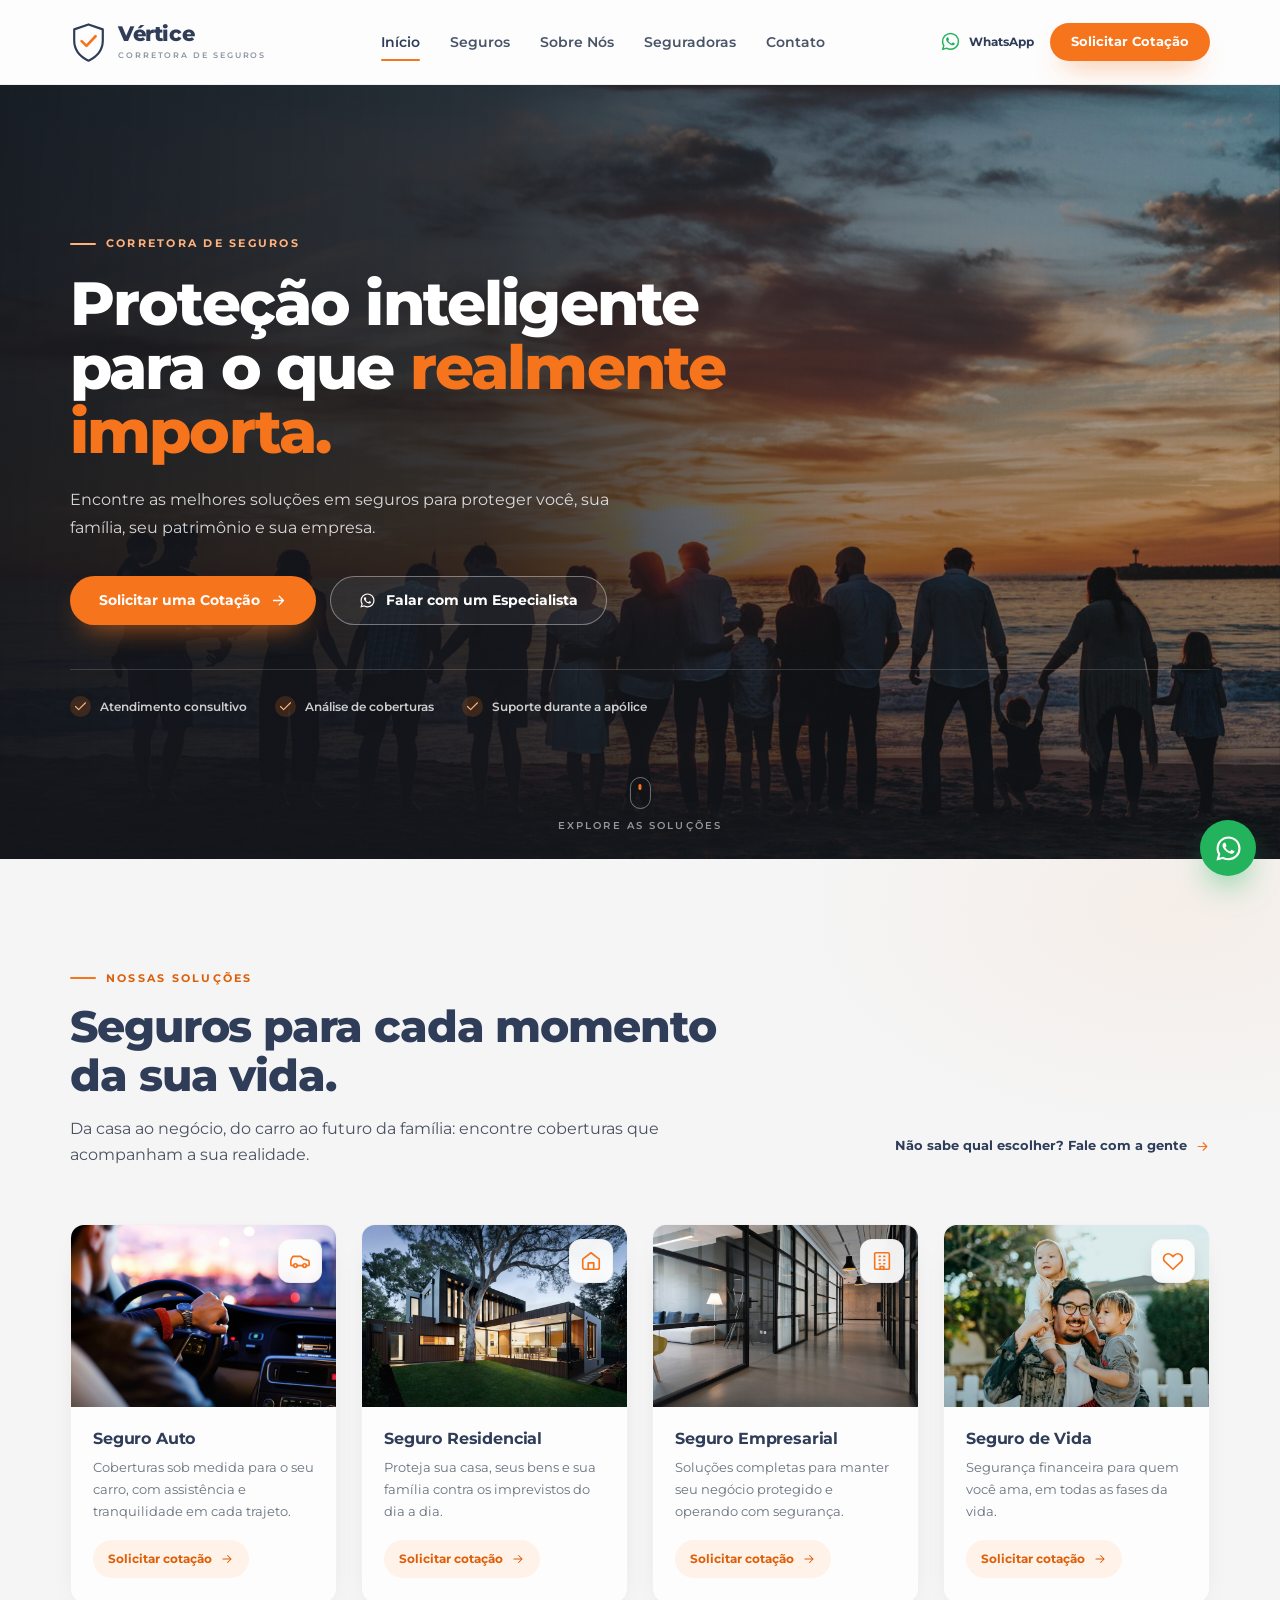
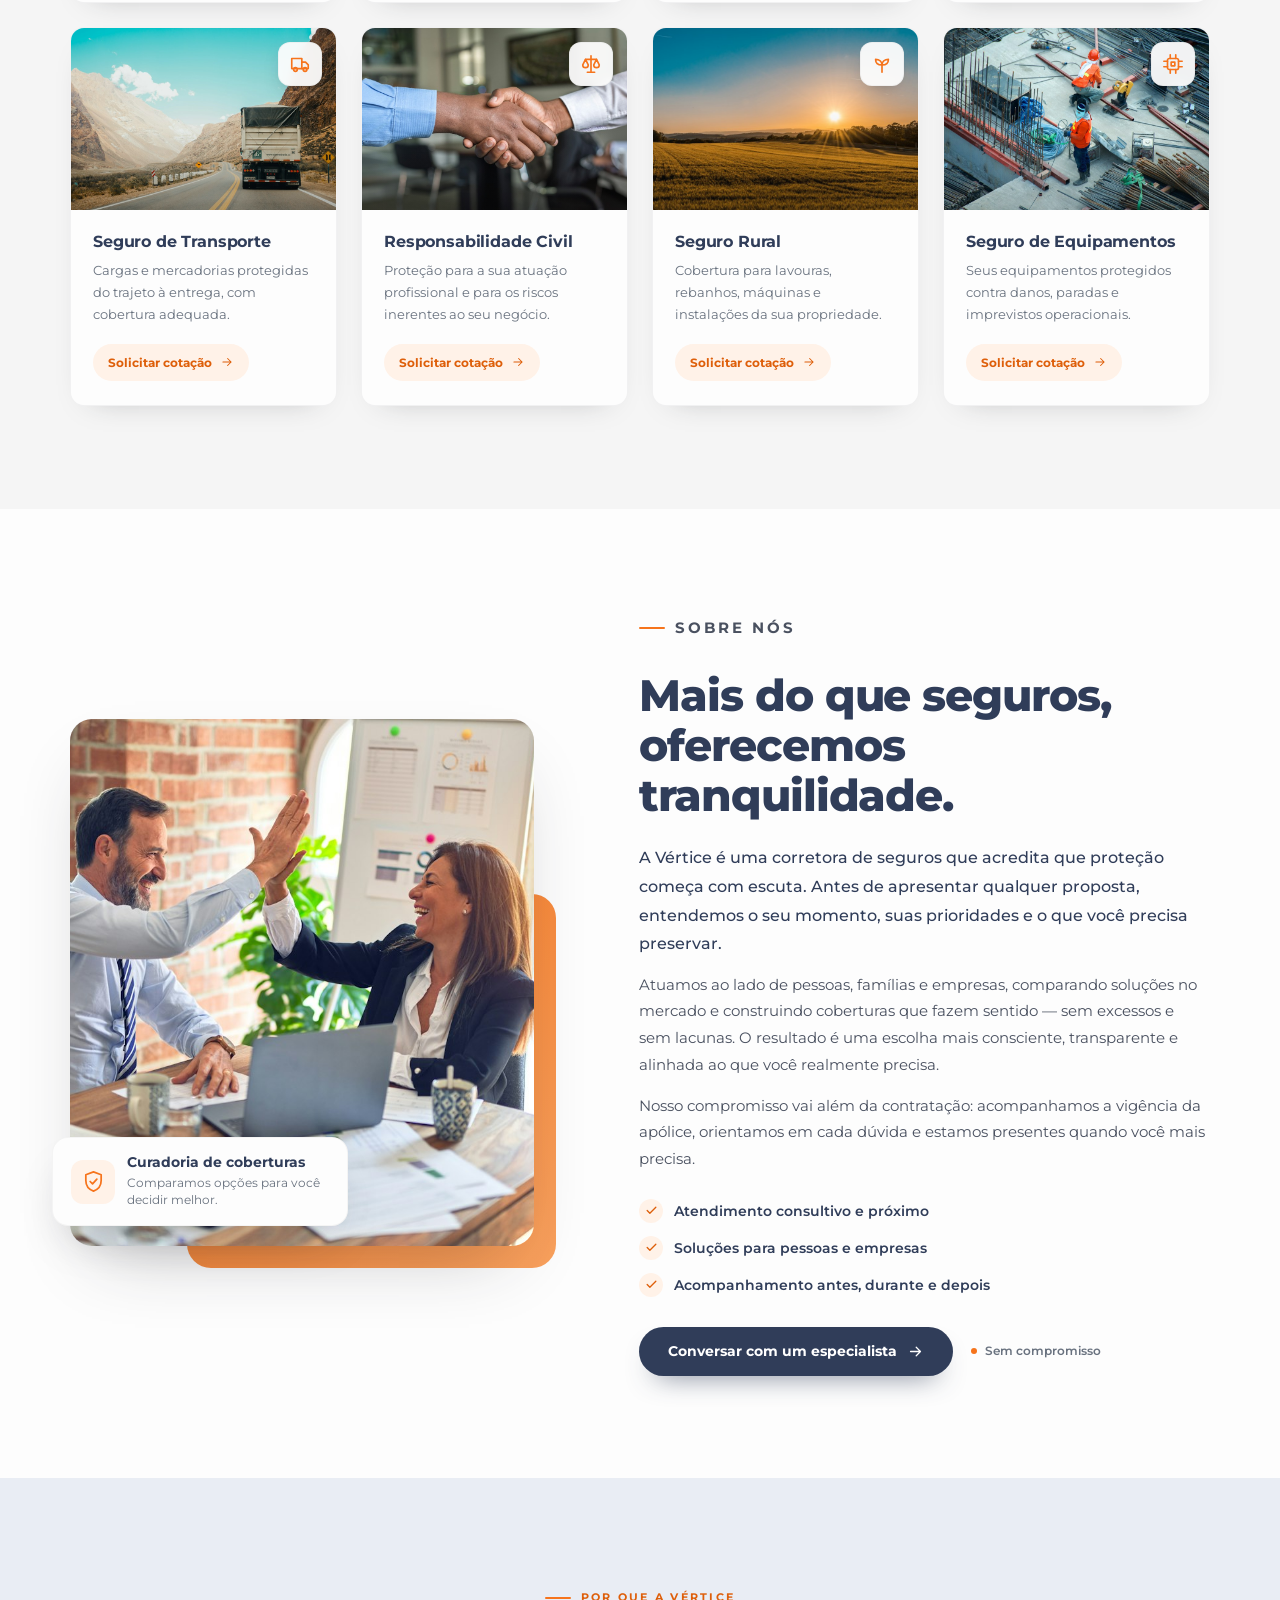
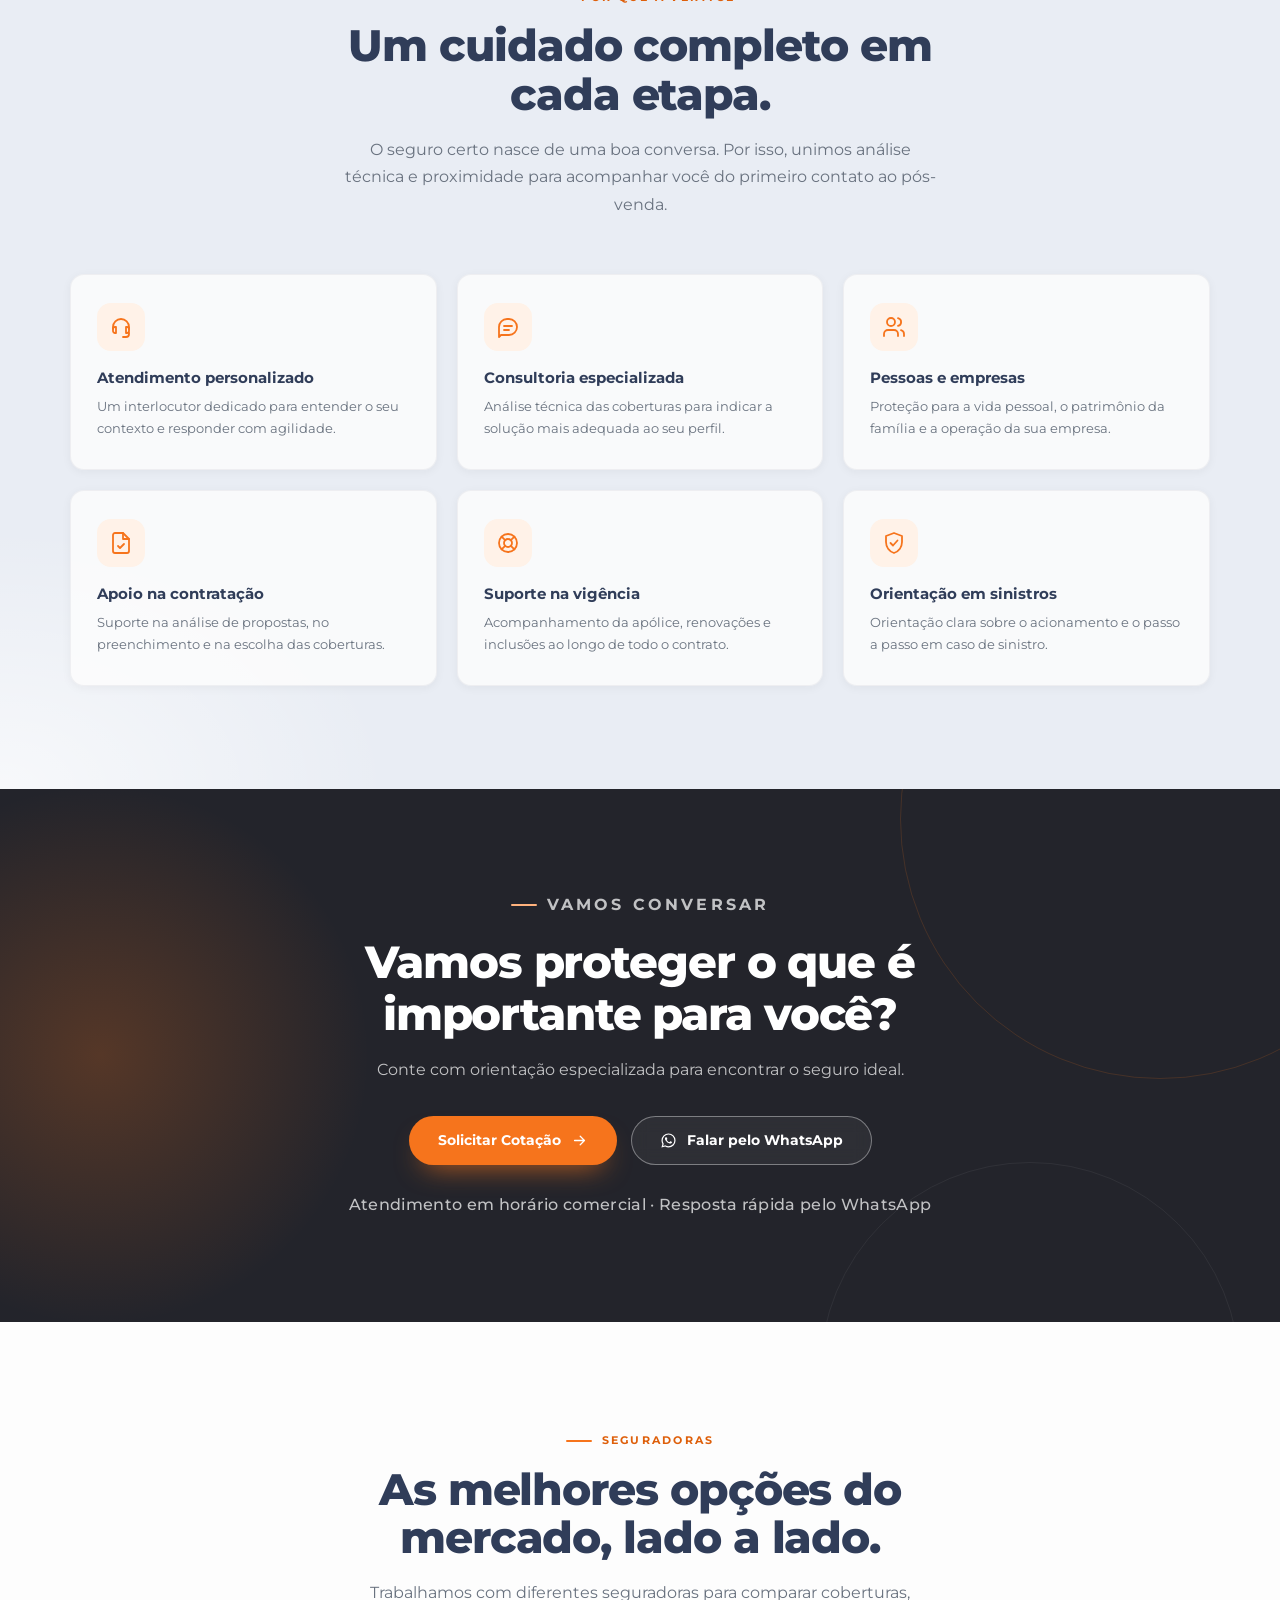
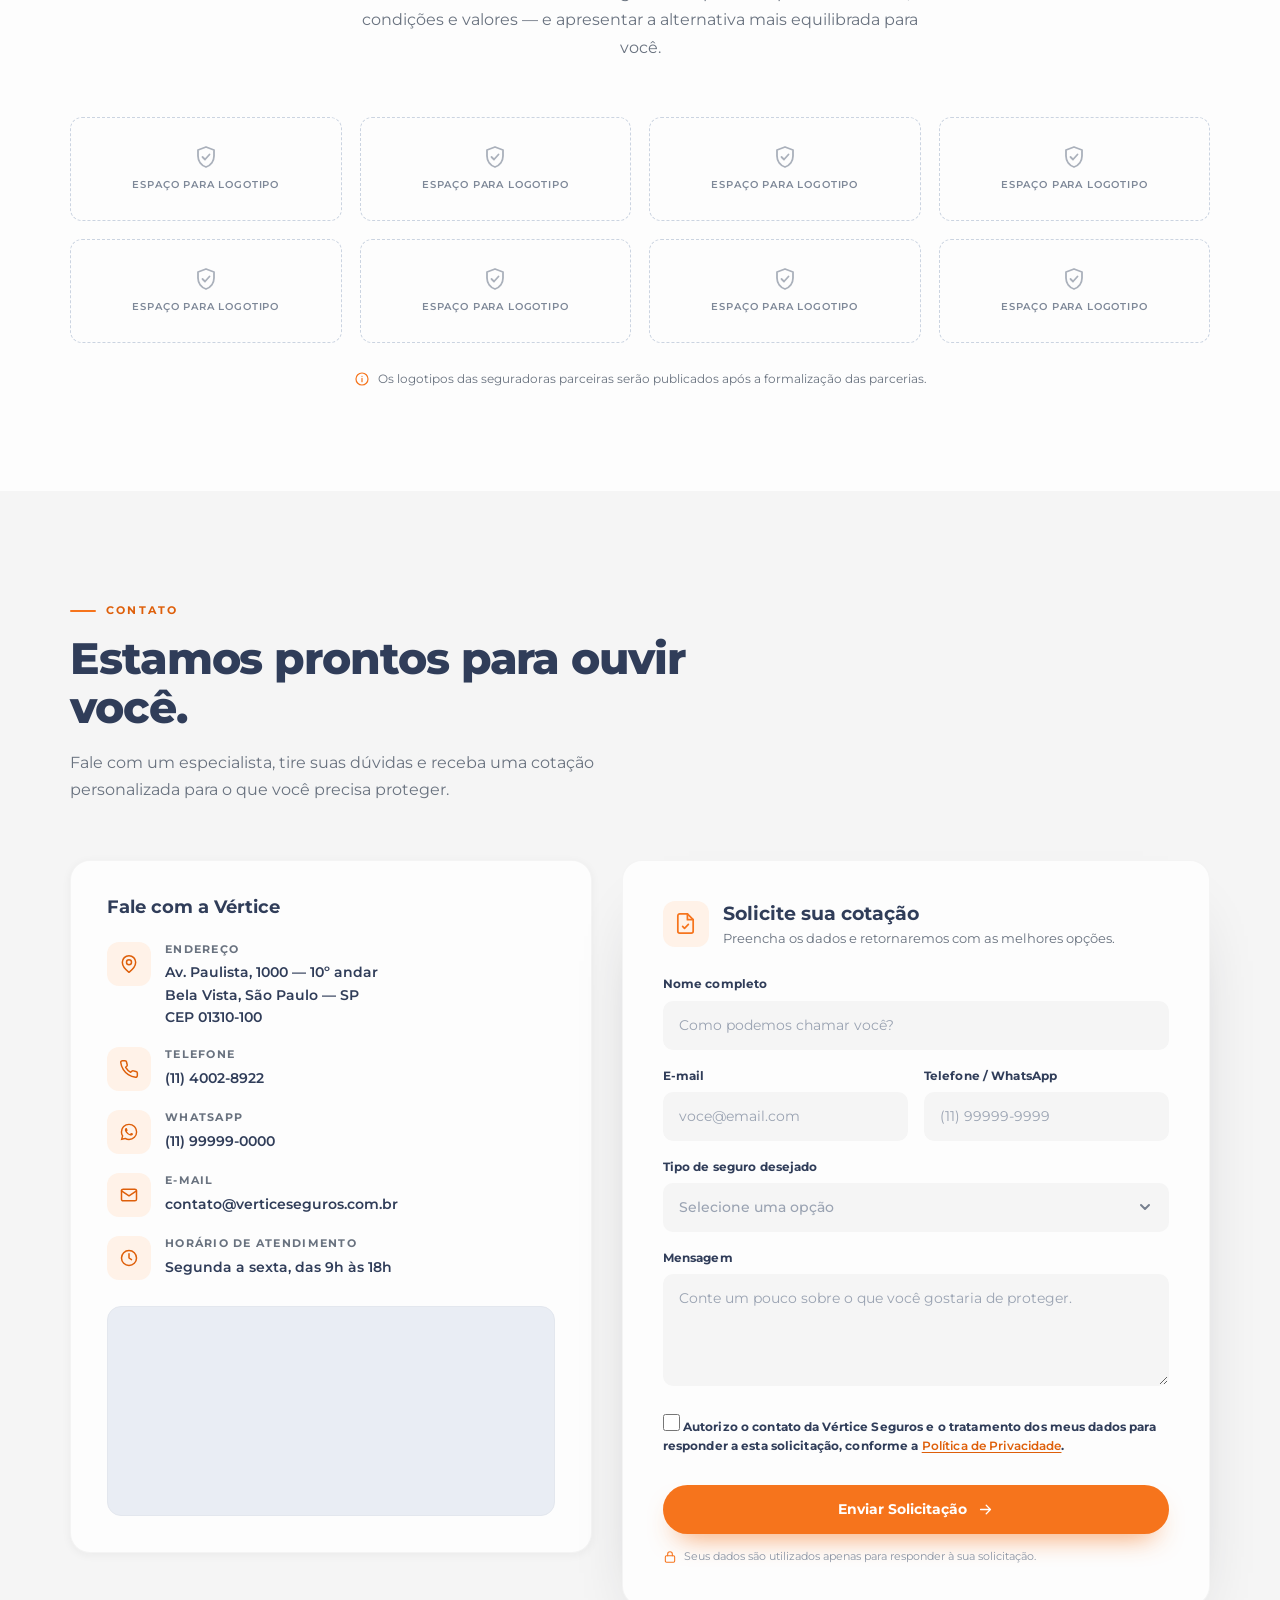
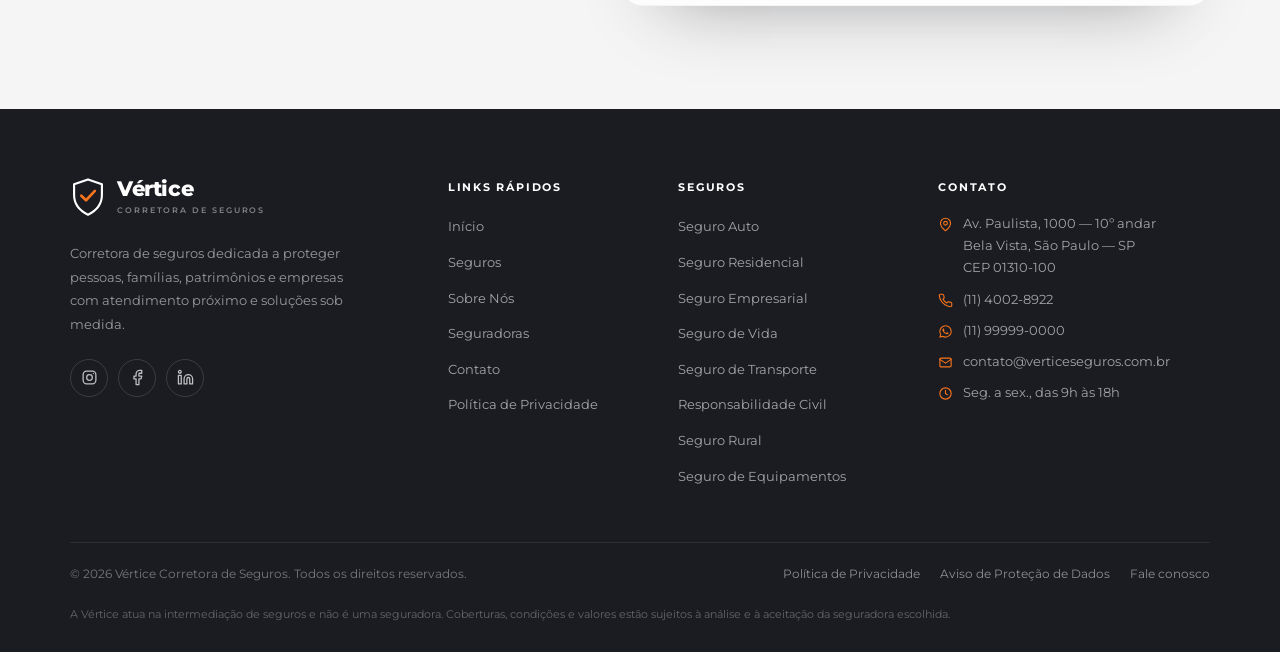
==== index.html @ 3427d9cf "first commit" ====
<!DOCTYPE html>
<html lang="pt-BR">
<head>
  <meta charset="UTF-8">
  <meta name="viewport" content="width=device-width, initial-scale=1.0">
  <title>Vértice Seguros | Proteção inteligente para o que importa</title>
  <meta name="description" content="Corretora de seguros com atendimento consultivo para proteger você, sua família, seu patrimônio e sua empresa. Solicite uma cotação personalizada.">
  <meta name="theme-color" content="#F6741C">
  <meta property="og:type" content="website">
  <meta property="og:locale" content="pt_BR">
  <meta property="og:title" content="Vértice Seguros | Proteção inteligente para o que importa">
  <meta property="og:description" content="Soluções em seguros para pessoas, famílias e empresas, com orientação especializada do início ao pós-venda.">
  <link rel="icon" type="image/svg+xml" href="assets/img/favicon.svg">
  <link rel="preconnect" href="https://fonts.googleapis.com">
  <link rel="preconnect" href="https://fonts.gstatic.com" crossorigin>
  <link href="https://fonts.googleapis.com/css2?family=Montserrat:wght@400;500;600;700;800&display=swap" rel="stylesheet">
  <link rel="stylesheet" href="assets/css/styles.css">
</head>
<body>
  <a class="skip-link" href="#conteudo">Ir para o conteúdo</a>

  <svg class="svg-sprite" aria-hidden="true" focusable="false">
    <symbol id="icon-arrow" viewBox="0 0 24 24"><path d="M5 12h14M13 6l6 6-6 6"/></symbol>
    <symbol id="icon-check" viewBox="0 0 24 24"><path d="M20 6 9 17l-5-5"/></symbol>
    <symbol id="icon-whatsapp" viewBox="0 0 24 24"><path fill="currentColor" stroke="none" d="M12.04 2A9.9 9.9 0 0 0 2.1 11.9c0 1.75.46 3.45 1.32 4.95L2 22l5.3-1.38a9.9 9.9 0 0 0 4.74 1.2h.01a9.9 9.9 0 0 0 9.9-9.9A9.9 9.9 0 0 0 12.04 2Zm0 18.1h-.01a8.2 8.2 0 0 1-4.18-1.15l-.3-.18-3.11.82.83-3.04-.2-.31a8.2 8.2 0 0 1-1.26-4.38 8.23 8.23 0 0 1 8.23-8.22 8.2 8.2 0 0 1 8.2 8.23 8.23 8.23 0 0 1-8.2 8.23Zm4.52-6.16c-.25-.12-1.47-.72-1.7-.8-.23-.09-.4-.13-.56.12-.17.25-.64.8-.79.97-.14.16-.29.18-.54.06-.25-.13-1.05-.39-2-1.24-.74-.66-1.24-1.47-1.38-1.72-.15-.25-.02-.39.11-.51.11-.11.25-.29.37-.43.12-.15.16-.25.25-.41.08-.17.04-.31-.02-.43-.06-.12-.56-1.35-.77-1.85-.2-.48-.4-.42-.56-.43h-.48c-.16 0-.42.06-.64.31-.22.25-.84.82-.84 2s.86 2.32.98 2.48c.12.17 1.7 2.6 4.12 3.64.58.25 1.03.4 1.38.51.58.19 1.11.16 1.53.1.47-.07 1.47-.6 1.68-1.18.2-.58.2-1.07.14-1.18-.06-.1-.23-.16-.48-.28Z"/></symbol>
    <symbol id="icon-phone" viewBox="0 0 24 24"><path d="M22 16.9v3a2 2 0 0 1-2.2 2 19.8 19.8 0 0 1-8.6-3.1 19.5 19.5 0 0 1-6-6A19.8 19.8 0 0 1 2.1 4.2 2 2 0 0 1 4.1 2h3a2 2 0 0 1 2 1.7c.1 1 .4 2 .7 2.9a2 2 0 0 1-.5 2.1L8 10a16 16 0 0 0 6 6l1.3-1.3a2 2 0 0 1 2.1-.5c.9.3 1.9.6 2.9.7a2 2 0 0 1 1.7 2Z"/></symbol>
    <symbol id="icon-mail" viewBox="0 0 24 24"><rect x="3" y="5" width="18" height="14" rx="2"/><path d="m3 7 9 6 9-6"/></symbol>
    <symbol id="icon-pin" viewBox="0 0 24 24"><path d="M20 10c0 6-8 12-8 12S4 16 4 10a8 8 0 1 1 16 0Z"/><circle cx="12" cy="10" r="3"/></symbol>
    <symbol id="icon-clock" viewBox="0 0 24 24"><circle cx="12" cy="12" r="9"/><path d="M12 7v5l3 2"/></symbol>
    <symbol id="icon-shield-check" viewBox="0 0 24 24"><path d="M12 2 20 5v6c0 5.2-3.4 9.4-8 11-4.6-1.6-8-5.8-8-11V5l8-3Z"/><path d="m8.5 12 2.5 2.5 4.5-5"/></symbol>
    <symbol id="icon-car" viewBox="0 0 24 24"><path d="M19 17h2c.6 0 1-.4 1-1v-3c0-.9-.7-1.7-1.5-1.9C18.7 10.6 16 10 16 10s-1.3-1.4-2.2-2.3c-.5-.4-1.1-.7-1.8-.7H5c-.6 0-1.1.4-1.4.9l-1.4 2.9A3.7 3.7 0 0 0 2 12v4c0 .6.4 1 1 1h2"/><circle cx="7" cy="17" r="2"/><path d="M9 17h6"/><circle cx="17" cy="17" r="2"/></symbol>
    <symbol id="icon-home" viewBox="0 0 24 24"><path d="m3 10 9-7 9 7v9a2 2 0 0 1-2 2H5a2 2 0 0 1-2-2v-9Z"/><path d="M9 21v-7h6v7"/></symbol>
    <symbol id="icon-building" viewBox="0 0 24 24"><rect x="4" y="3" width="16" height="18" rx="1.5"/><path d="M9 7h1M14 7h1M9 11h1M14 11h1M9 15h1M14 15h1M10 21v-3h4v3"/></symbol>
    <symbol id="icon-heart" viewBox="0 0 24 24"><path d="M20.8 5.6a5 5 0 0 0-7.1 0L12 7.3l-1.7-1.7a5 5 0 1 0-7.1 7.1L12 21l8.8-8.3a5 5 0 0 0 0-7.1Z"/></symbol>
    <symbol id="icon-truck" viewBox="0 0 24 24"><path d="M3 6h11v11H3z"/><path d="M14 10h4l3 3v4h-7"/><circle cx="7" cy="18" r="2"/><circle cx="17.5" cy="18" r="2"/></symbol>
    <symbol id="icon-scale" viewBox="0 0 24 24"><path d="M12 3v17M8 21h8M6 7h12"/><path d="m6 7-3 6a3 3 0 0 0 6 0L6 7ZM18 7l-3 6a3 3 0 0 0 6 0l-3-6Z"/></symbol>
    <symbol id="icon-sprout" viewBox="0 0 24 24"><path d="M12 21v-8"/><path d="M12 13c0-4-3-6-7-6 0 4 3 6 7 6ZM12 13c0-4 3-6 7-6 0 4-3 6-7 6Z"/></symbol>
    <symbol id="icon-cpu" viewBox="0 0 24 24"><rect x="6" y="6" width="12" height="12" rx="2"/><rect x="10" y="10" width="4" height="4"/><path d="M9 2v4M15 2v4M9 18v4M15 18v4M2 9h4M2 15h4M18 9h4M18 15h4"/></symbol>
    <symbol id="icon-headset" viewBox="0 0 24 24"><path d="M4 14v-2a8 8 0 0 1 16 0v2"/><path d="M4 14a2 2 0 0 1 2-2h1v6H6a2 2 0 0 1-2-2v-2ZM20 14a2 2 0 0 0-2-2h-1v6h1a2 2 0 0 0 2-2v-2Z"/><path d="M20 18v1a3 3 0 0 1-3 3h-3"/></symbol>
    <symbol id="icon-chat" viewBox="0 0 24 24"><path d="M21 12a8 8 0 0 1-8 8H5l-2 2V12a8 8 0 0 1 8-8h2a8 8 0 0 1 8 8Z"/><path d="M8 11h8M8 15h5"/></symbol>
    <symbol id="icon-users" viewBox="0 0 24 24"><path d="M16 21v-2a4 4 0 0 0-4-4H6a4 4 0 0 0-4 4v2"/><circle cx="9" cy="7" r="4"/><path d="M22 21v-2a4 4 0 0 0-3-3.9M16 3.1a4 4 0 0 1 0 7.8"/></symbol>
    <symbol id="icon-file-check" viewBox="0 0 24 24"><path d="M14 2H6a2 2 0 0 0-2 2v16a2 2 0 0 0 2 2h12a2 2 0 0 0 2-2V8l-6-6Z"/><path d="M14 2v6h6M9 15l2 2 4-4"/></symbol>
    <symbol id="icon-lifebuoy" viewBox="0 0 24 24"><circle cx="12" cy="12" r="9"/><circle cx="12" cy="12" r="4"/><path d="m5.6 5.6 3.8 3.8M14.6 14.6l3.8 3.8M18.4 5.6l-3.8 3.8M9.4 14.6l-3.8 3.8"/></symbol>
    <symbol id="icon-alert" viewBox="0 0 24 24"><path d="M10.3 3.9 1.8 18a2 2 0 0 0 1.7 3h17a2 2 0 0 0 1.7-3L13.7 3.9a2 2 0 0 0-3.4 0Z"/><path d="M12 9v4M12 17h.01"/></symbol>
    <symbol id="icon-lock" viewBox="0 0 24 24"><rect x="4" y="10" width="16" height="11" rx="2"/><path d="M8 10V7a4 4 0 0 1 8 0v3"/></symbol>
    <symbol id="icon-info" viewBox="0 0 24 24"><circle cx="12" cy="12" r="9"/><path d="M12 11v5M12 8h.01"/></symbol>
    <symbol id="icon-instagram" viewBox="0 0 24 24"><rect x="3" y="3" width="18" height="18" rx="5"/><circle cx="12" cy="12" r="4"/><path d="M17.5 6.5h.01"/></symbol>
    <symbol id="icon-facebook" viewBox="0 0 24 24"><path d="M18 2h-3a5 5 0 0 0-5 5v3H7v4h3v8h4v-8h3l1-4h-4V7a1 1 0 0 1 1-1h3V2Z"/></symbol>
    <symbol id="icon-linkedin" viewBox="0 0 24 24"><path d="M16 8a6 6 0 0 1 6 6v7h-4v-7a2 2 0 0 0-4 0v7h-4v-7a6 6 0 0 1 6-6Z"/><rect x="2" y="9" width="4" height="12"/><circle cx="4" cy="4" r="2"/></symbol>
  </svg>

  <header class="site-header" id="topo">
    <div class="container header-inner">
      <a class="brand" href="#inicio" aria-label="Vértice Seguros, ir para o início">
        <svg class="brand-mark" viewBox="0 0 44 48" aria-hidden="true">
          <path d="M22 2.5 39 8.4v13.2c0 10.9-6.9 19.2-17 24.1-10.1-4.9-17-13.2-17-24.1V8.4L22 2.5Z" fill="none" stroke="currentColor" stroke-width="2.6" stroke-linejoin="round"/>
          <path d="M13.8 22.4 19.6 28 30.4 16.6" fill="none" stroke="#F6741C" stroke-width="3.2" stroke-linecap="round" stroke-linejoin="round"/>
        </svg>
        <span class="brand-text">
          <span class="brand-name">Vértice</span>
          <span class="brand-sub">Corretora de Seguros</span>
        </span>
      </a>

      <nav class="nav" id="nav" aria-label="Navegação principal">
        <ul>
          <li><a href="#inicio" class="is-active">Início</a></li>
          <li><a href="#seguros">Seguros</a></li>
          <li><a href="#sobre">Sobre Nós</a></li>
          <li><a href="#seguradoras">Seguradoras</a></li>
          <li><a href="#contato">Contato</a></li>
        </ul>
        <div class="nav-extra">
          <a class="btn btn-primary" href="#formulario">Solicitar Cotação</a>
          <a class="btn btn-outline-navy" href="https://wa.me/5511999990000?text=Ol%C3%A1%21%20Gostaria%20de%20falar%20com%20um%20especialista%20da%20V%C3%A9rtice%20Seguros." target="_blank" rel="noopener">
            <svg class="icon" aria-hidden="true"><use href="#icon-whatsapp"/></svg>
            Falar pelo WhatsApp
          </a>
        </div>
      </nav>

      <div class="header-actions">
        <a class="wa-quick" href="https://wa.me/5511999990000?text=Ol%C3%A1%21%20Gostaria%20de%20falar%20com%20um%20especialista%20da%20V%C3%A9rtice%20Seguros." target="_blank" rel="noopener" aria-label="Falar com a Vértice pelo WhatsApp">
          <svg class="icon" aria-hidden="true"><use href="#icon-whatsapp"/></svg>
          <span>WhatsApp</span>
        </a>
        <a class="btn btn-primary btn-sm header-cta" href="#formulario">Solicitar Cotação</a>
        <button class="nav-toggle" type="button" aria-label="Abrir menu de navegação" aria-expanded="false" aria-controls="nav">
          <span></span><span></span><span></span>
        </button>
      </div>
    </div>
  </header>

  <main id="conteudo">
    <section class="hero" id="inicio">
      <div class="hero-media">
        <img src="assets/img/hero.jpg" alt="Família reunida ao ar livre ao pôr do sol, representando proteção e união" width="1920" height="1280" fetchpriority="high">
      </div>
      <div class="hero-shade" aria-hidden="true"></div>
      <div class="container hero-inner">
        <p class="eyebrow eyebrow-light">Corretora de seguros</p>
        <h1>Proteção inteligente para o que <span class="accent">realmente importa.</span></h1>
        <p class="hero-sub">Encontre as melhores soluções em seguros para proteger você, sua família, seu patrimônio e sua empresa.</p>
        <div class="hero-actions">
          <a class="btn btn-primary" href="#formulario">
            Solicitar uma Cotação
            <svg class="icon" aria-hidden="true"><use href="#icon-arrow"/></svg>
          </a>
          <a class="btn btn-ghost" href="https://wa.me/5511999990000?text=Ol%C3%A1%21%20Gostaria%20de%20falar%20com%20um%20especialista%20da%20V%C3%A9rtice%20Seguros." target="_blank" rel="noopener">
            <svg class="icon" aria-hidden="true"><use href="#icon-whatsapp"/></svg>
            Falar com um Especialista
          </a>
        </div>
        <ul class="hero-points">
          <li><svg class="icon" aria-hidden="true"><use href="#icon-check"/></svg>Atendimento consultivo</li>
          <li><svg class="icon" aria-hidden="true"><use href="#icon-check"/></svg>Análise de coberturas</li>
          <li><svg class="icon" aria-hidden="true"><use href="#icon-check"/></svg>Suporte durante a apólice</li>
        </ul>
      </div>
      <a class="hero-scroll" href="#seguros" aria-label="Rolar para a seção de seguros">
        <span class="hero-scroll-mouse" aria-hidden="true"></span>
        <span>Explore as soluções</span>
      </a>
    </section>

    <section class="section section-services" id="seguros">
      <div class="container">
        <div class="section-head head-row">
          <div>
            <p class="eyebrow">Nossas soluções</p>
            <h2>Seguros para cada momento da sua vida.</h2>
            <p>Da casa ao negócio, do carro ao futuro da família: encontre coberturas que acompanham a sua realidade.</p>
          </div>
          <a class="link-arrow" href="#contato">Não sabe qual escolher? Fale com a gente
            <svg class="icon" aria-hidden="true"><use href="#icon-arrow"/></svg>
          </a>
        </div>

        <div class="services-grid">
          <article class="service-card reveal">
            <div class="service-media">
              <img src="assets/img/seguro-auto.jpg" alt="Motorista ao volante em via urbana ao anoitecer" width="900" height="600" loading="lazy">
              <span class="service-icon"><svg class="icon" aria-hidden="true"><use href="#icon-car"/></svg></span>
            </div>
            <div class="service-body">
              <h3>Seguro Auto</h3>
              <p>Coberturas sob medida para o seu carro, com assistência e tranquilidade em cada trajeto.</p>
              <a class="card-link" href="#formulario" data-insurance="Seguro Auto">Solicitar cotação
                <svg class="icon" aria-hidden="true"><use href="#icon-arrow"/></svg>
              </a>
            </div>
          </article>

          <article class="service-card reveal delay-1">
            <div class="service-media">
              <img src="assets/img/seguro-residencial.jpg" alt="Casa residencial moderna e bem cuidada" width="900" height="600" loading="lazy">
              <span class="service-icon"><svg class="icon" aria-hidden="true"><use href="#icon-home"/></svg></span>
            </div>
            <div class="service-body">
              <h3>Seguro Residencial</h3>
              <p>Proteja sua casa, seus bens e sua família contra os imprevistos do dia a dia.</p>
              <a class="card-link" href="#formulario" data-insurance="Seguro Residencial">Solicitar cotação
                <svg class="icon" aria-hidden="true"><use href="#icon-arrow"/></svg>
              </a>
            </div>
          </article>

          <article class="service-card reveal delay-2">
            <div class="service-media">
              <img src="assets/img/seguro-empresarial.jpg" alt="Ambiente corporativo moderno com estações de trabalho" width="900" height="600" loading="lazy">
              <span class="service-icon"><svg class="icon" aria-hidden="true"><use href="#icon-building"/></svg></span>
            </div>
            <div class="service-body">
              <h3>Seguro Empresarial</h3>
              <p>Soluções completas para manter seu negócio protegido e operando com segurança.</p>
              <a class="card-link" href="#formulario" data-insurance="Seguro Empresarial">Solicitar cotação
                <svg class="icon" aria-hidden="true"><use href="#icon-arrow"/></svg>
              </a>
            </div>
          </article>

          <article class="service-card reveal delay-3">
            <div class="service-media">
              <img src="assets/img/seguro-vida.jpg" alt="Pai com dois filhos, representando a proteção da família" width="900" height="600" loading="lazy">
              <span class="service-icon"><svg class="icon" aria-hidden="true"><use href="#icon-heart"/></svg></span>
            </div>
            <div class="service-body">
              <h3>Seguro de Vida</h3>
              <p>Segurança financeira para quem você ama, em todas as fases da vida.</p>
              <a class="card-link" href="#formulario" data-insurance="Seguro de Vida">Solicitar cotação
                <svg class="icon" aria-hidden="true"><use href="#icon-arrow"/></svg>
              </a>
            </div>
          </article>

          <article class="service-card reveal">
            <div class="service-media">
              <img src="assets/img/seguro-transporte.jpg" alt="Caminhão em rodovia representando transporte de cargas" width="900" height="600" loading="lazy">
              <span class="service-icon"><svg class="icon" aria-hidden="true"><use href="#icon-truck"/></svg></span>
            </div>
            <div class="service-body">
              <h3>Seguro de Transporte</h3>
              <p>Cargas e mercadorias protegidas do trajeto à entrega, com cobertura adequada.</p>
              <a class="card-link" href="#formulario" data-insurance="Seguro de Transporte">Solicitar cotação
                <svg class="icon" aria-hidden="true"><use href="#icon-arrow"/></svg>
              </a>
            </div>
          </article>

          <article class="service-card reveal delay-1">
            <div class="service-media">
              <img src="assets/img/seguro-responsabilidade.jpg" alt="Aperto de mãos em ambiente profissional" width="900" height="600" loading="lazy">
              <span class="service-icon"><svg class="icon" aria-hidden="true"><use href="#icon-scale"/></svg></span>
            </div>
            <div class="service-body">
              <h3>Responsabilidade Civil</h3>
              <p>Proteção para a sua atuação profissional e para os riscos inerentes ao seu negócio.</p>
              <a class="card-link" href="#formulario" data-insurance="Seguro de Responsabilidade Civil">Solicitar cotação
                <svg class="icon" aria-hidden="true"><use href="#icon-arrow"/></svg>
              </a>
            </div>
          </article>

          <article class="service-card reveal delay-2">
            <div class="service-media">
              <img src="assets/img/seguro-rural.jpg" alt="Campo cultivado ao entardecer" width="900" height="600" loading="lazy">
              <span class="service-icon"><svg class="icon" aria-hidden="true"><use href="#icon-sprout"/></svg></span>
            </div>
            <div class="service-body">
              <h3>Seguro Rural</h3>
              <p>Cobertura para lavouras, rebanhos, máquinas e instalações da sua propriedade.</p>
              <a class="card-link" href="#formulario" data-insurance="Seguro Rural">Solicitar cotação
                <svg class="icon" aria-hidden="true"><use href="#icon-arrow"/></svg>
              </a>
            </div>
          </article>

          <article class="service-card reveal delay-3">
            <div class="service-media">
              <img src="assets/img/seguro-equipamentos.jpg" alt="Equipamentos e estrutura de operação industrial" width="900" height="600" loading="lazy">
              <span class="service-icon"><svg class="icon" aria-hidden="true"><use href="#icon-cpu"/></svg></span>
            </div>
            <div class="service-body">
              <h3>Seguro de Equipamentos</h3>
              <p>Seus equipamentos protegidos contra danos, paradas e imprevistos operacionais.</p>
              <a class="card-link" href="#formulario" data-insurance="Seguro de Equipamentos">Solicitar cotação
                <svg class="icon" aria-hidden="true"><use href="#icon-arrow"/></svg>
              </a>
            </div>
          </article>
        </div>
      </div>
    </section>

    <section class="section section-about" id="sobre">
      <div class="container about-grid">
        <div class="about-media reveal">
          <div class="about-photo">
            <img src="assets/img/sobre.jpg" alt="Reunião consultiva em escritório, com especialista apresentando soluções de proteção" width="1200" height="800" loading="lazy">
          </div>
          <div class="about-badge">
            <span class="about-badge-icon"><svg class="icon" aria-hidden="true"><use href="#icon-shield-check"/></svg></span>
            <div>
              <strong>Curadoria de coberturas</strong>
              <span>Comparamos opções para você decidir melhor.</span>
            </div>
          </div>
        </div>

        <div class="about-content reveal delay-1">
          <p class="eyebrow">Sobre nós</p>
          <h2>Mais do que seguros, oferecemos tranquilidade.</h2>
          <p class="about-lead">A Vértice é uma corretora de seguros que acredita que proteção começa com escuta. Antes de apresentar qualquer proposta, entendemos o seu momento, suas prioridades e o que você precisa preservar.</p>
          <p>Atuamos ao lado de pessoas, famílias e empresas, comparando soluções no mercado e construindo coberturas que fazem sentido — sem excessos e sem lacunas. O resultado é uma escolha mais consciente, transparente e alinhada ao que você realmente precisa.</p>
          <p>Nosso compromisso vai além da contratação: acompanhamos a vigência da apólice, orientamos em cada dúvida e estamos presentes quando você mais precisa.</p>
          <ul class="about-list">
            <li><span class="check-dot"><svg class="icon" aria-hidden="true"><use href="#icon-check"/></svg></span>Atendimento consultivo e próximo</li>
            <li><span class="check-dot"><svg class="icon" aria-hidden="true"><use href="#icon-check"/></svg></span>Soluções para pessoas e empresas</li>
            <li><span class="check-dot"><svg class="icon" aria-hidden="true"><use href="#icon-check"/></svg></span>Acompanhamento antes, durante e depois</li>
          </ul>
          <div class="about-actions">
            <a class="btn btn-navy" href="#contato">Conversar com um especialista
              <svg class="icon" aria-hidden="true"><use href="#icon-arrow"/></svg>
            </a>
            <span class="about-note">Sem compromisso</span>
          </div>
        </div>
      </div>
    </section>

    <section class="section section-differentials" id="diferenciais">
      <div class="container">
        <div class="section-head center">
          <p class="eyebrow">Por que a Vértice</p>
          <h2>Um cuidado completo em cada etapa.</h2>
          <p>O seguro certo nasce de uma boa conversa. Por isso, unimos análise técnica e proximidade para acompanhar você do primeiro contato ao pós-venda.</p>
        </div>

        <div class="diff-grid">
          <article class="diff-card reveal">
            <span class="diff-icon"><svg class="icon" aria-hidden="true"><use href="#icon-headset"/></svg></span>
            <h3>Atendimento personalizado</h3>
            <p>Um interlocutor dedicado para entender o seu contexto e responder com agilidade.</p>
          </article>
          <article class="diff-card reveal delay-1">
            <span class="diff-icon"><svg class="icon" aria-hidden="true"><use href="#icon-chat"/></svg></span>
            <h3>Consultoria especializada</h3>
            <p>Análise técnica das coberturas para indicar a solução mais adequada ao seu perfil.</p>
          </article>
          <article class="diff-card reveal delay-2">
            <span class="diff-icon"><svg class="icon" aria-hidden="true"><use href="#icon-users"/></svg></span>
            <h3>Pessoas e empresas</h3>
            <p>Proteção para a vida pessoal, o patrimônio da família e a operação da sua empresa.</p>
          </article>
          <article class="diff-card reveal">
            <span class="diff-icon"><svg class="icon" aria-hidden="true"><use href="#icon-file-check"/></svg></span>
            <h3>Apoio na contratação</h3>
            <p>Suporte na análise de propostas, no preenchimento e na escolha das coberturas.</p>
          </article>
          <article class="diff-card reveal delay-1">
            <span class="diff-icon"><svg class="icon" aria-hidden="true"><use href="#icon-lifebuoy"/></svg></span>
            <h3>Suporte na vigência</h3>
            <p>Acompanhamento da apólice, renovações e inclusões ao longo de todo o contrato.</p>
          </article>
          <article class="diff-card reveal delay-2">
            <span class="diff-icon"><svg class="icon" aria-hidden="true"><use href="#icon-shield-check"/></svg></span>
            <h3>Orientação em sinistros</h3>
            <p>Orientação clara sobre o acionamento e o passo a passo em caso de sinistro.</p>
          </article>
        </div>
      </div>
    </section>

    <section class="section section-cta">
      <div class="cta-glow" aria-hidden="true"></div>
      <div class="cta-ring cta-ring-1" aria-hidden="true"></div>
      <div class="cta-ring cta-ring-2" aria-hidden="true"></div>
      <div class="container cta-inner reveal">
        <p class="eyebrow eyebrow-light">Vamos conversar</p>
        <h2>Vamos proteger o que é importante para você?</h2>
        <p>Conte com orientação especializada para encontrar o seguro ideal.</p>
        <div class="cta-actions">
          <a class="btn btn-primary" href="#formulario">Solicitar Cotação
            <svg class="icon" aria-hidden="true"><use href="#icon-arrow"/></svg>
          </a>
          <a class="btn btn-ghost" href="https://wa.me/5511999990000?text=Ol%C3%A1%21%20Gostaria%20de%20falar%20com%20um%20especialista%20da%20V%C3%A9rtice%20Seguros." target="_blank" rel="noopener">
            <svg class="icon" aria-hidden="true"><use href="#icon-whatsapp"/></svg>
            Falar pelo WhatsApp
          </a>
        </div>
        <p class="cta-note">Atendimento em horário comercial · Resposta rápida pelo WhatsApp</p>
      </div>
    </section>

    <section class="section section-insurers" id="seguradoras">
      <div class="container">
        <div class="section-head center">
          <p class="eyebrow">Seguradoras</p>
          <h2>As melhores opções do mercado, lado a lado.</h2>
          <p>Trabalhamos com diferentes seguradoras para comparar coberturas, condições e valores — e apresentar a alternativa mais equilibrada para você.</p>
        </div>

        <div class="insurers-grid" aria-label="Espaços reservados para logotipos de seguradoras parceiras">
          <div class="insurer-tile"><svg class="icon" aria-hidden="true"><use href="#icon-shield-check"/></svg><span>Espaço para logotipo</span></div>
          <div class="insurer-tile"><svg class="icon" aria-hidden="true"><use href="#icon-shield-check"/></svg><span>Espaço para logotipo</span></div>
          <div class="insurer-tile"><svg class="icon" aria-hidden="true"><use href="#icon-shield-check"/></svg><span>Espaço para logotipo</span></div>
          <div class="insurer-tile"><svg class="icon" aria-hidden="true"><use href="#icon-shield-check"/></svg><span>Espaço para logotipo</span></div>
          <div class="insurer-tile"><svg class="icon" aria-hidden="true"><use href="#icon-shield-check"/></svg><span>Espaço para logotipo</span></div>
          <div class="insurer-tile"><svg class="icon" aria-hidden="true"><use href="#icon-shield-check"/></svg><span>Espaço para logotipo</span></div>
          <div class="insurer-tile"><svg class="icon" aria-hidden="true"><use href="#icon-shield-check"/></svg><span>Espaço para logotipo</span></div>
          <div class="insurer-tile"><svg class="icon" aria-hidden="true"><use href="#icon-shield-check"/></svg><span>Espaço para logotipo</span></div>
        </div>
        <p class="insurers-note">
          <svg class="icon" aria-hidden="true"><use href="#icon-info"/></svg>
          Os logotipos das seguradoras parceiras serão publicados após a formalização das parcerias.
        </p>
      </div>
    </section>

    <section class="section section-contact" id="contato">
      <div class="container">
        <div class="section-head">
          <p class="eyebrow">Contato</p>
          <h2>Estamos prontos para ouvir você.</h2>
          <p>Fale com um especialista, tire suas dúvidas e receba uma cotação personalizada para o que você precisa proteger.</p>
        </div>

        <div class="contact-grid">
          <div class="contact-panel reveal">
            <h3>Fale com a Vértice</h3>
            <ul class="contact-list">
              <li>
                <span class="contact-icon"><svg class="icon" aria-hidden="true"><use href="#icon-pin"/></svg></span>
                <div>
                  <span class="contact-label">Endereço</span>
                  <span class="contact-value">Av. Paulista, 1000 — 10º andar<br>Bela Vista, São Paulo — SP<br>CEP 01310-100</span>
                </div>
              </li>
              <li>
                <span class="contact-icon"><svg class="icon" aria-hidden="true"><use href="#icon-phone"/></svg></span>
                <div>
                  <span class="contact-label">Telefone</span>
                  <a class="contact-value" href="tel:+551140028922">(11) 4002-8922</a>
                </div>
              </li>
              <li>
                <span class="contact-icon"><svg class="icon" aria-hidden="true"><use href="#icon-whatsapp"/></svg></span>
                <div>
                  <span class="contact-label">WhatsApp</span>
                  <a class="contact-value" href="https://wa.me/5511999990000?text=Ol%C3%A1%21%20Gostaria%20de%20falar%20com%20um%20especialista%20da%20V%C3%A9rtice%20Seguros." target="_blank" rel="noopener">(11) 99999-0000</a>
                </div>
              </li>
              <li>
                <span class="contact-icon"><svg class="icon" aria-hidden="true"><use href="#icon-mail"/></svg></span>
                <div>
                  <span class="contact-label">E-mail</span>
                  <a class="contact-value" href="mailto:contato@verticeseguros.com.br">contato@verticeseguros.com.br</a>
                </div>
              </li>
              <li>
                <span class="contact-icon"><svg class="icon" aria-hidden="true"><use href="#icon-clock"/></svg></span>
                <div>
                  <span class="contact-label">Horário de atendimento</span>
                  <span class="contact-value">Segunda a sexta, das 9h às 18h</span>
                </div>
              </li>
            </ul>

            <div class="contact-map">
              <iframe src="https://www.google.com/maps?q=Av.%20Paulista%2C%201000%20-%20Bela%20Vista%2C%20S%C3%A3o%20Paulo%20-%20SP%2C%2001310-100&output=embed" title="Mapa com a localização da Vértice Seguros na Avenida Paulista" referrerpolicy="no-referrer-when-downgrade" allowfullscreen></iframe>
            </div>
          </div>

          <div class="form-card reveal delay-1" id="formulario">
            <div class="form-head">
              <span class="form-badge"><svg class="icon" aria-hidden="true"><use href="#icon-file-check"/></svg></span>
              <div>
                <h3>Solicite sua cotação</h3>
                <p>Preencha os dados e retornaremos com as melhores opções.</p>
              </div>
            </div>

            <form id="contact-form" novalidate>
              <div class="form-grid">
                <div class="field field--full">
                  <label for="nome">Nome completo</label>
                  <input id="nome" name="nome" type="text" autocomplete="name" placeholder="Como podemos chamar você?" required>
                </div>
                <div class="field">
                  <label for="email">E-mail</label>
                  <input id="email" name="email" type="email" autocomplete="email" placeholder="voce@email.com" required>
                </div>
                <div class="field">
                  <label for="telefone">Telefone / WhatsApp</label>
                  <input id="telefone" name="telefone" type="tel" inputmode="tel" autocomplete="tel" placeholder="(11) 99999-9999" maxlength="15" required>
                </div>
                <div class="field field--full">
                  <label for="tipo">Tipo de seguro desejado</label>
                  <select id="tipo" name="tipo" required>
                    <option value="" disabled selected>Selecione uma opção</option>
                    <option value="Seguro Auto">Seguro Auto</option>
                    <option value="Seguro Residencial">Seguro Residencial</option>
                    <option value="Seguro Empresarial">Seguro Empresarial</option>
                    <option value="Seguro de Vida">Seguro de Vida</option>
                    <option value="Seguro de Transporte">Seguro de Transporte</option>
                    <option value="Seguro de Responsabilidade Civil">Seguro de Responsabilidade Civil</option>
                    <option value="Seguro Rural">Seguro Rural</option>
                    <option value="Seguro de Equipamentos">Seguro de Equipamentos</option>
                    <option value="Outro / Não sei">Outro / Não sei</option>
                  </select>
                </div>
                <div class="field field--full">
                  <label for="mensagem">Mensagem</label>
                  <textarea id="mensagem" name="mensagem" rows="4" placeholder="Conte um pouco sobre o que você gostaria de proteger."></textarea>
                </div>
                <div class="field field--full field-consent">
                  <label class="checkbox">
                    <input id="consentimento" name="consentimento" type="checkbox" required>
                    <span>Autorizo o contato da Vértice Seguros e o tratamento dos meus dados para responder a esta solicitação, conforme a <a href="privacidade.html">Política de Privacidade</a>.</span>
                  </label>
                </div>
              </div>

              <button class="btn btn-primary btn-block" type="submit">
                Enviar Solicitação
                <svg class="icon" aria-hidden="true"><use href="#icon-arrow"/></svg>
              </button>
              <p class="form-note">
                <svg class="icon" aria-hidden="true"><use href="#icon-lock"/></svg>
                Seus dados são utilizados apenas para responder à sua solicitação.
              </p>
              <p class="form-success" id="form-success" role="status" hidden>Solicitação preparada! Se o WhatsApp não abrir automaticamente, fale conosco pelo número (11) 99999-0000.</p>
            </form>
          </div>
        </div>
      </div>
    </section>
  </main>

  <footer class="site-footer">
    <div class="container">
      <div class="footer-grid">
        <div class="footer-brand">
          <a class="brand brand-footer" href="#inicio" aria-label="Vértice Seguros, voltar ao início">
            <svg class="brand-mark" viewBox="0 0 44 48" aria-hidden="true">
              <path d="M22 2.5 39 8.4v13.2c0 10.9-6.9 19.2-17 24.1-10.1-4.9-17-13.2-17-24.1V8.4L22 2.5Z" fill="none" stroke="currentColor" stroke-width="2.6" stroke-linejoin="round"/>
              <path d="M13.8 22.4 19.6 28 30.4 16.6" fill="none" stroke="#F6741C" stroke-width="3.2" stroke-linecap="round" stroke-linejoin="round"/>
            </svg>
            <span class="brand-text">
              <span class="brand-name">Vértice</span>
              <span class="brand-sub">Corretora de Seguros</span>
            </span>
          </a>
          <p>Corretora de seguros dedicada a proteger pessoas, famílias, patrimônios e empresas com atendimento próximo e soluções sob medida.</p>
          <div class="social">
            <a href="#" aria-label="Instagram da Vértice Seguros"><svg class="icon" aria-hidden="true"><use href="#icon-instagram"/></svg></a>
            <a href="#" aria-label="Facebook da Vértice Seguros"><svg class="icon" aria-hidden="true"><use href="#icon-facebook"/></svg></a>
            <a href="#" aria-label="LinkedIn da Vértice Seguros"><svg class="icon" aria-hidden="true"><use href="#icon-linkedin"/></svg></a>
          </div>
        </div>

        <div class="footer-col">
          <h4>Links rápidos</h4>
          <ul>
            <li><a href="#inicio">Início</a></li>
            <li><a href="#seguros">Seguros</a></li>
            <li><a href="#sobre">Sobre Nós</a></li>
            <li><a href="#seguradoras">Seguradoras</a></li>
            <li><a href="#contato">Contato</a></li>
            <li><a href="privacidade.html">Política de Privacidade</a></li>
          </ul>
        </div>

        <div class="footer-col">
          <h4>Seguros</h4>
          <ul>
            <li><a href="#formulario" data-insurance="Seguro Auto">Seguro Auto</a></li>
            <li><a href="#formulario" data-insurance="Seguro Residencial">Seguro Residencial</a></li>
            <li><a href="#formulario" data-insurance="Seguro Empresarial">Seguro Empresarial</a></li>
            <li><a href="#formulario" data-insurance="Seguro de Vida">Seguro de Vida</a></li>
            <li><a href="#formulario" data-insurance="Seguro de Transporte">Seguro de Transporte</a></li>
            <li><a href="#formulario" data-insurance="Seguro de Responsabilidade Civil">Responsabilidade Civil</a></li>
            <li><a href="#formulario" data-insurance="Seguro Rural">Seguro Rural</a></li>
            <li><a href="#formulario" data-insurance="Seguro de Equipamentos">Seguro de Equipamentos</a></li>
          </ul>
        </div>

        <div class="footer-col footer-contact">
          <h4>Contato</h4>
          <ul>
            <li><svg class="icon" aria-hidden="true"><use href="#icon-pin"/></svg><span>Av. Paulista, 1000 — 10º andar<br>Bela Vista, São Paulo — SP<br>CEP 01310-100</span></li>
            <li><svg class="icon" aria-hidden="true"><use href="#icon-phone"/></svg><a href="tel:+551140028922">(11) 4002-8922</a></li>
            <li><svg class="icon" aria-hidden="true"><use href="#icon-whatsapp"/></svg><a href="https://wa.me/5511999990000?text=Ol%C3%A1%21%20Gostaria%20de%20falar%20com%20um%20especialista%20da%20V%C3%A9rtice%20Seguros." target="_blank" rel="noopener">(11) 99999-0000</a></li>
            <li><svg class="icon" aria-hidden="true"><use href="#icon-mail"/></svg><a href="mailto:contato@verticeseguros.com.br">contato@verticeseguros.com.br</a></li>
            <li><svg class="icon" aria-hidden="true"><use href="#icon-clock"/></svg><span>Seg. a sex., das 9h às 18h</span></li>
          </ul>
        </div>
      </div>

      <div class="footer-bottom">
        <p>&copy; <span id="year">2026</span> Vértice Corretora de Seguros. Todos os direitos reservados.</p>
        <div class="footer-legal-links">
          <a href="privacidade.html">Política de Privacidade</a>
          <a href="privacidade.html#dados">Aviso de Proteção de Dados</a>
          <a href="#contato">Fale conosco</a>
        </div>
      </div>
      <p class="footer-disclaimer">A Vértice atua na intermediação de seguros e não é uma seguradora. Coberturas, condições e valores estão sujeitos à análise e à aceitação da seguradora escolhida.</p>
    </div>
  </footer>

  <a class="wa-float" href="https://wa.me/5511999990000?text=Ol%C3%A1%21%20Gostaria%20de%20falar%20com%20um%20especialista%20da%20V%C3%A9rtice%20Seguros." target="_blank" rel="noopener" aria-label="Falar pelo WhatsApp">
    <svg class="icon" aria-hidden="true"><use href="#icon-whatsapp"/></svg>
  </a>

  <script src="assets/js/main.js"></script>
</body>
</html>
---- assets/css/styles.css ----
:root {
  --orange: #F6741C;
  --orange-600: #DE5F0A;
  --orange-soft: #FFF2E8;
  --navy: #303D59;
  --navy-deep: #273247;
  --graphite: #23242B;
  --ink: #1B1C22;
  --white: #FDFDFD;
  --gray: #F5F5F5;
  --mist: #E9EDF4;
  --text: #4A5160;
  --muted: #69727F;
  --line: #E3E7EE;
  --radius: 14px;
  --radius-lg: 20px;
  --shadow-sm: 0 2px 10px rgba(35, 36, 43, .05);
  --shadow: 0 18px 40px -18px rgba(35, 36, 43, .18);
  --shadow-lg: 0 32px 70px -30px rgba(35, 36, 43, .3);
  --container: 1140px;
  --header-h: 84px;
  --font: "Montserrat", system-ui, -apple-system, "Segoe UI", sans-serif;
  --ease: cubic-bezier(.22, .61, .36, 1);
}

*,
*::before,
*::after {
  box-sizing: border-box;
}

html {
  scroll-behavior: smooth;
  scroll-padding-top: 104px;
  -webkit-text-size-adjust: 100%;
}

body {
  margin: 0;
  font-family: var(--font);
  font-size: 16px;
  color: var(--text);
  background: var(--white);
  line-height: 1.6;
  overflow-x: hidden;
  -webkit-font-smoothing: antialiased;
  text-rendering: optimizeLegibility;
}

img {
  display: block;
  max-width: 100%;
}

a {
  color: inherit;
  text-decoration: none;
}

ul,
ol {
  margin: 0;
  padding: 0;
  list-style: none;
}

h1,
h2,
h3,
h4,
p {
  margin: 0;
}

h1,
h2,
h3,
h4 {
  color: var(--navy);
  line-height: 1.15;
}

button {
  font-family: inherit;
}

::selection {
  background: rgba(246, 116, 28, .22);
  color: var(--graphite);
}

:focus-visible {
  outline: 2px solid var(--orange);
  outline-offset: 3px;
}

.svg-sprite {
  position: absolute;
  width: 0;
  height: 0;
  overflow: hidden;
}

.icon {
  width: 1.15em;
  height: 1.15em;
  flex-shrink: 0;
  fill: none;
  stroke: currentColor;
  stroke-width: 1.8;
  stroke-linecap: round;
  stroke-linejoin: round;
}

.container {
  width: min(100% - 48px, var(--container));
  margin-inline: auto;
}

.skip-link {
  position: fixed;
  top: -120px;
  left: 16px;
  z-index: 999;
  padding: 12px 20px;
  border-radius: 999px;
  background: var(--navy);
  color: #fff;
  font-size: .85rem;
  font-weight: 600;
  transition: top .25s var(--ease);
}

.skip-link:focus {
  top: 16px;
}

.section {
  position: relative;
  padding-block: clamp(72px, 8vw, 116px);
}

.eyebrow {
  display: inline-flex;
  align-items: center;
  gap: 10px;
  margin: 0;
  color: var(--orange-600);
  font-size: .7rem;
  font-weight: 700;
  letter-spacing: .2em;
  text-transform: uppercase;
  line-height: 1.4;
}

.eyebrow::before {
  content: "";
  width: 26px;
  height: 2px;
  border-radius: 2px;
  background: var(--orange);
}

.eyebrow-light {
  color: #FFB27D;
}

.eyebrow-light::before {
  background: #FFB27D;
}

.btn {
  display: inline-flex;
  align-items: center;
  justify-content: center;
  gap: 10px;
  padding: 15px 28px;
  border: 1px solid transparent;
  border-radius: 999px;
  background: none;
  color: var(--navy);
  font-family: var(--font);
  font-size: .9rem;
  font-weight: 700;
  line-height: 1;
  text-align: center;
  cursor: pointer;
  transition: transform .3s var(--ease), background-color .3s var(--ease), color .3s var(--ease), border-color .3s var(--ease), box-shadow .3s var(--ease);
}

.btn .icon {
  width: 17px;
  height: 17px;
  transition: transform .3s var(--ease);
}

.btn:hover .icon:last-child {
  transform: translateX(3px);
}

.btn-primary {
  background: var(--orange);
  color: #fff;
  box-shadow: 0 14px 28px -14px rgba(246, 116, 28, .85);
}

.btn-primary:hover {
  background: var(--orange-600);
  transform: translateY(-2px);
  box-shadow: 0 18px 34px -14px rgba(222, 95, 10, .7);
}

.btn-primary:focus-visible {
  outline-color: var(--navy);
}

.btn-ghost {
  border-color: rgba(255, 255, 255, .38);
  background: rgba(255, 255, 255, .05);
  color: #fff;
  backdrop-filter: blur(8px);
}

.btn-ghost:hover {
  border-color: #fff;
  background: #fff;
  color: var(--navy);
  transform: translateY(-2px);
}

.btn-navy {
  background: var(--navy);
  color: #fff;
  box-shadow: 0 14px 28px -16px rgba(48, 61, 89, .8);
}

.btn-navy:hover {
  background: var(--navy-deep);
  transform: translateY(-2px);
}

.btn-outline-navy {
  border-color: rgba(48, 61, 89, .22);
  color: var(--navy);
}

.btn-outline-navy:hover {
  border-color: var(--orange);
  color: var(--orange-600);
}

.btn-sm {
  padding: 12px 20px;
  font-size: .79rem;
}

.btn-block {
  width: 100%;
  margin-top: 22px;
}

.link-arrow {
  display: inline-flex;
  align-items: center;
  gap: 8px;
  padding-bottom: 4px;
  border-bottom: 1px solid transparent;
  color: var(--navy);
  font-size: .8rem;
  font-weight: 700;
  transition: color .3s var(--ease), border-color .3s var(--ease);
}

.link-arrow .icon {
  width: 15px;
  height: 15px;
  color: var(--orange);
  transition: transform .3s var(--ease);
}

.link-arrow:hover {
  color: var(--orange-600);
  border-color: rgba(246, 116, 28, .5);
}

.link-arrow:hover .icon {
  transform: translateX(3px);
}

.reveal {
  opacity: 0;
  transform: translateY(26px);
  transition: opacity .75s var(--ease), transform .75s var(--ease);
}

.reveal.is-visible {
  opacity: 1;
  transform: none;
}

.delay-1 {
  transition-delay: .08s;
}

.delay-2 {
  transition-delay: .16s;
}

.delay-3 {
  transition-delay: .24s;
}

.site-header {
  position: sticky;
  top: 0;
  z-index: 100;
  background: rgba(253, 253, 253, .95);
  border-bottom: 1px solid rgba(35, 36, 43, .06);
  backdrop-filter: blur(14px);
  -webkit-backdrop-filter: blur(14px);
  transition: box-shadow .35s var(--ease), border-color .35s var(--ease);
}

.site-header.is-scrolled {
  border-color: transparent;
  box-shadow: 0 14px 34px -24px rgba(35, 36, 43, .45);
}

.header-inner {
  display: flex;
  align-items: center;
  gap: 28px;
  height: var(--header-h);
  transition: height .35s var(--ease);
}

.site-header.is-scrolled .header-inner {
  height: 72px;
}

.brand {
  display: inline-flex;
  align-items: center;
  gap: 11px;
  flex-shrink: 0;
  color: var(--navy);
}

.brand-mark {
  width: 37px;
  height: 41px;
  transition: width .35s var(--ease), height .35s var(--ease);
}

.site-header.is-scrolled .brand-mark {
  width: 34px;
  height: 38px;
}

.brand-text {
  display: flex;
  flex-direction: column;
  line-height: 1;
}

.brand-name {
  color: inherit;
  font-size: 1.3rem;
  font-weight: 800;
  letter-spacing: -.02em;
}

.brand-sub {
  margin-top: 6px;
  color: #8A93A2;
  font-size: .52rem;
  font-weight: 600;
  letter-spacing: .23em;
  text-transform: uppercase;
}

.nav {
  margin-inline: auto;
}

.nav > ul {
  display: flex;
  align-items: center;
  gap: 30px;
}

.nav a {
  position: relative;
  display: inline-block;
  padding: 8px 0;
  color: #495468;
  font-size: .86rem;
  font-weight: 600;
  transition: color .25s var(--ease);
}

.nav a::after {
  content: "";
  position: absolute;
  left: 0;
  right: 0;
  bottom: 0;
  height: 2px;
  border-radius: 2px;
  background: var(--orange);
  transform: scaleX(0);
  transform-origin: left;
  transition: transform .3s var(--ease);
}

.nav a:hover,
.nav a.is-active {
  color: var(--navy);
}

.nav a:hover::after,
.nav a.is-active::after {
  transform: scaleX(1);
}

.nav-extra {
  display: none;
}

.header-actions {
  display: flex;
  align-items: center;
  gap: 16px;
  flex-shrink: 0;
}

.wa-quick {
  display: inline-flex;
  align-items: center;
  gap: 8px;
  color: var(--navy);
  font-size: .78rem;
  font-weight: 700;
  transition: color .25s var(--ease);
}

.wa-quick .icon {
  width: 21px;
  height: 21px;
  color: #22B35C;
}

.wa-quick:hover {
  color: var(--orange-600);
}

.nav-toggle {
  display: none;
  flex-direction: column;
  align-items: center;
  justify-content: center;
  gap: 5px;
  width: 44px;
  height: 44px;
  padding: 0;
  border: 1px solid var(--line);
  border-radius: 12px;
  background: #fff;
  cursor: pointer;
  transition: border-color .25s var(--ease);
}

.nav-toggle:hover {
  border-color: rgba(246, 116, 28, .5);
}

.nav-toggle span {
  display: block;
  width: 19px;
  height: 2px;
  border-radius: 2px;
  background: var(--navy);
  transition: transform .3s var(--ease), opacity .3s var(--ease);
}

.hero {
  position: relative;
  display: flex;
  align-items: center;
  min-height: min(86vh, 790px);
  padding-block: clamp(92px, 10vw, 132px);
  overflow: hidden;
  background: #1B1E26;
  color: #fff;
}

.hero-media,
.hero-shade {
  position: absolute;
  inset: 0;
}

.hero-media img {
  width: 100%;
  height: 100%;
  object-fit: cover;
  object-position: 50% 34%;
  animation: heroZoom 16s var(--ease) both;
}

.hero-shade {
  background:
    linear-gradient(0deg, rgba(20, 22, 28, .6) 0%, rgba(20, 22, 28, 0) 46%),
    linear-gradient(92deg, rgba(20, 22, 28, .95) 0%, rgba(20, 22, 28, .84) 38%, rgba(20, 22, 28, .46) 68%, rgba(20, 22, 28, .28) 100%);
}

.hero-inner {
  position: relative;
  z-index: 2;
}

.hero .eyebrow {
  animation: heroRise .8s var(--ease) .1s both;
}

.hero h1 {
  max-width: 740px;
  margin: 20px 0 22px;
  color: #fff;
  font-size: clamp(2.45rem, 4.8vw, 4.05rem);
  font-weight: 800;
  line-height: 1.04;
  letter-spacing: -.03em;
  animation: heroRise .9s var(--ease) .18s both;
}

.hero h1 .accent {
  color: var(--orange);
}

.hero-sub {
  max-width: 560px;
  color: rgba(255, 255, 255, .82);
  font-size: clamp(.98rem, 1.25vw, 1.1rem);
  line-height: 1.75;
  animation: heroRise .9s var(--ease) .28s both;
}

.hero-actions {
  display: flex;
  flex-wrap: wrap;
  gap: 14px;
  margin-top: 34px;
  animation: heroRise .9s var(--ease) .38s both;
}

.hero-points {
  display: flex;
  flex-wrap: wrap;
  gap: 14px 28px;
  margin-top: 44px;
  padding-top: 26px;
  border-top: 1px solid rgba(255, 255, 255, .16);
  animation: heroRise .9s var(--ease) .48s both;
}

.hero-points li {
  display: inline-flex;
  align-items: center;
  gap: 9px;
  color: rgba(255, 255, 255, .78);
  font-size: .78rem;
  font-weight: 600;
}

.hero-points .icon {
  width: 15px;
  height: 15px;
  padding: 3px;
  border-radius: 50%;
  background: rgba(246, 116, 28, .18);
  color: #FFB27D;
  box-sizing: content-box;
}

.hero-scroll {
  position: absolute;
  left: 50%;
  bottom: 26px;
  z-index: 2;
  display: flex;
  flex-direction: column;
  align-items: center;
  gap: 9px;
  color: rgba(255, 255, 255, .55);
  font-size: .6rem;
  font-weight: 600;
  letter-spacing: .22em;
  text-transform: uppercase;
  transform: translateX(-50%);
  animation: fadeIn 1s var(--ease) 1.1s both;
  transition: color .25s var(--ease);
}

.hero-scroll:hover {
  color: #fff;
}

.hero-scroll-mouse {
  position: relative;
  width: 21px;
  height: 32px;
  border: 1px solid rgba(255, 255, 255, .4);
  border-radius: 12px;
}

.hero-scroll-mouse::after {
  content: "";
  position: absolute;
  top: 6px;
  left: 50%;
  width: 3px;
  height: 6px;
  border-radius: 2px;
  background: var(--orange);
  transform: translateX(-50%);
  animation: scrollDot 1.8s ease-in-out infinite;
}

.section-head {
  max-width: 700px;
  margin-bottom: clamp(38px, 4.5vw, 56px);
}

.section-head h2 {
  margin: 16px 0 16px;
  font-size: clamp(2rem, 3.4vw, 2.85rem);
  font-weight: 800;
  line-height: 1.12;
  letter-spacing: -.025em;
}

.section-head > p:last-child {
  max-width: 600px;
  color: var(--muted);
  font-size: .98rem;
  line-height: 1.75;
}

.section-head.head-row {
  display: flex;
  align-items: flex-end;
  justify-content: space-between;
  gap: 32px;
  max-width: none;
}

.head-row > div {
  max-width: 660px;
}

.head-row .link-arrow {
  margin-bottom: 6px;
  white-space: nowrap;
}

.section-head.center {
  max-width: 680px;
  margin-inline: auto;
  text-align: center;
}

.section-head.center .eyebrow {
  justify-content: center;
}

.section-head.center > p:last-child {
  margin-inline: auto;
}

.section-services {
  background:
    radial-gradient(540px 320px at 92% 4%, rgba(246, 116, 28, .06), transparent 70%),
    var(--gray);
}

.services-grid {
  display: grid;
  grid-template-columns: repeat(4, minmax(0, 1fr));
  gap: 24px;
}

.service-card {
  display: flex;
  flex-direction: column;
  overflow: hidden;
  border: 1px solid rgba(35, 36, 43, .05);
  border-radius: var(--radius);
  background: var(--white);
  box-shadow: 0 12px 30px -22px rgba(35, 36, 43, .35);
  transition: transform .4s var(--ease), box-shadow .4s var(--ease), border-color .4s var(--ease);
}

.service-card:hover {
  border-color: rgba(246, 116, 28, .28);
  transform: translateY(-6px);
  box-shadow: var(--shadow-lg);
}

.service-media {
  position: relative;
  aspect-ratio: 16 / 11;
  overflow: hidden;
  background: var(--mist);
}

.service-media::after {
  content: "";
  position: absolute;
  inset: 0;
  background: linear-gradient(180deg, rgba(23, 25, 31, 0) 55%, rgba(23, 25, 31, .22) 100%);
  pointer-events: none;
}

.service-media img {
  width: 100%;
  height: 100%;
  object-fit: cover;
  transition: transform .7s var(--ease);
}

.service-card:hover .service-media img {
  transform: scale(1.06);
}

.service-icon {
  position: absolute;
  top: 14px;
  right: 14px;
  z-index: 2;
  display: grid;
  place-items: center;
  width: 44px;
  height: 44px;
  border: 1px solid rgba(35, 36, 43, .04);
  border-radius: 12px;
  background: rgba(253, 253, 253, .94);
  color: var(--orange);
  box-shadow: 0 8px 20px -10px rgba(35, 36, 43, .5);
  backdrop-filter: blur(4px);
  transition: background-color .3s var(--ease), color .3s var(--ease);
}

.service-icon .icon {
  width: 22px;
  height: 22px;
}

.service-card:hover .service-icon {
  background: var(--orange);
  color: #fff;
}

.service-body {
  display: flex;
  flex: 1;
  flex-direction: column;
  padding: 22px 22px 24px;
}

.service-body h3 {
  margin-bottom: 8px;
  font-size: 1.02rem;
  font-weight: 700;
  letter-spacing: -.01em;
}

.service-body p {
  margin-bottom: 18px;
  color: var(--muted);
  font-size: .84rem;
  line-height: 1.66;
}

.card-link {
  display: inline-flex;
  align-items: center;
  align-self: flex-start;
  gap: 8px;
  margin-top: auto;
  padding: 9px 15px;
  border-radius: 999px;
  background: var(--orange-soft);
  color: var(--orange-600);
  font-size: .76rem;
  font-weight: 700;
  transition: background-color .3s var(--ease), color .3s var(--ease);
}

.card-link .icon {
  width: 14px;
  height: 14px;
  transition: transform .3s var(--ease);
}

.card-link:hover {
  background: var(--orange);
  color: #fff;
}

.card-link:hover .icon {
  transform: translateX(3px);
}

.section-about {
  overflow: hidden;
  background: var(--white);
}

.about-grid {
  display: grid;
  grid-template-columns: minmax(0, .92fr) minmax(0, 1.08fr);
  align-items: center;
  gap: clamp(44px, 6.5vw, 88px);
}

.about-media {
  position: relative;
  padding: 0 22px 22px 0;
}

.about-media::before {
  content: "";
  position: absolute;
  right: 0;
  bottom: 0;
  z-index: 0;
  width: 76%;
  height: 68%;
  border-radius: 24px;
  background: linear-gradient(135deg, var(--orange) 0%, #F9A15E 100%);
}

.about-photo {
  position: relative;
  z-index: 1;
  overflow: hidden;
  border-radius: 22px;
  box-shadow: var(--shadow-lg);
}

.about-photo img {
  width: 100%;
  height: 100%;
  aspect-ratio: 4 / 4.55;
  object-fit: cover;
}

.about-badge {
  position: absolute;
  left: -18px;
  bottom: 42px;
  z-index: 3;
  display: flex;
  align-items: center;
  gap: 12px;
  max-width: 296px;
  padding: 16px 18px;
  border: 1px solid rgba(35, 36, 43, .04);
  border-radius: 16px;
  background: var(--white);
  box-shadow: 0 24px 50px -24px rgba(35, 36, 43, .4);
}

.about-badge-icon {
  display: grid;
  place-items: center;
  flex-shrink: 0;
  width: 44px;
  height: 44px;
  border-radius: 12px;
  background: var(--orange-soft);
  color: var(--orange);
}

.about-badge-icon .icon {
  width: 23px;
  height: 23px;
}

.about-badge strong {
  display: block;
  color: var(--navy);
  font-size: .85rem;
  font-weight: 700;
  line-height: 1.3;
}

.about-badge span:last-child {
  display: block;
  margin-top: 3px;
  color: var(--muted);
  font-size: .72rem;
  line-height: 1.5;
}

.about-content h2 {
  margin: 16px 0 22px;
  font-size: clamp(2rem, 3.4vw, 2.85rem);
  font-weight: 800;
  letter-spacing: -.025em;
}

.about-content p {
  margin-bottom: 14px;
  color: var(--text);
  font-size: .93rem;
  line-height: 1.8;
}

.about-content .about-lead {
  color: var(--navy);
  font-size: 1.02rem;
  font-weight: 500;
  line-height: 1.75;
}

.about-list {
  display: grid;
  gap: 13px;
  margin: 26px 0 30px;
}

.about-list li {
  display: flex;
  align-items: center;
  gap: 11px;
  color: var(--navy);
  font-size: .88rem;
  font-weight: 600;
}

.check-dot {
  display: grid;
  place-items: center;
  flex-shrink: 0;
  width: 24px;
  height: 24px;
  border-radius: 50%;
  background: var(--orange-soft);
  color: var(--orange-600);
}

.check-dot .icon {
  width: 13px;
  height: 13px;
  stroke-width: 2.4;
}

.about-actions {
  display: flex;
  flex-wrap: wrap;
  align-items: center;
  gap: 18px;
}

.about-note {
  display: inline-flex;
  align-items: center;
  gap: 8px;
  color: var(--muted);
  font-size: .74rem;
  font-weight: 600;
}

.about-note::before {
  content: "";
  width: 6px;
  height: 6px;
  border-radius: 50%;
  background: var(--orange);
}

.section-differentials {
  background:
    radial-gradient(600px 400px at 0% 100%, rgba(255, 255, 255, .65), transparent 65%),
    var(--mist);
}

.diff-grid {
  display: grid;
  grid-template-columns: repeat(3, minmax(0, 1fr));
  gap: 20px;
}

.diff-card {
  padding: 28px 26px 30px;
  border: 1px solid rgba(48, 61, 89, .06);
  border-radius: var(--radius);
  background: rgba(253, 253, 253, .82);
  box-shadow: var(--shadow-sm);
  transition: transform .35s var(--ease), box-shadow .35s var(--ease), background-color .35s var(--ease);
}

.diff-card:hover {
  background: var(--white);
  transform: translateY(-5px);
  box-shadow: var(--shadow);
}

.diff-icon {
  display: grid;
  place-items: center;
  width: 48px;
  height: 48px;
  border-radius: 14px;
  background: var(--orange-soft);
  color: var(--orange);
  transition: background-color .3s var(--ease), color .3s var(--ease);
}

.diff-icon .icon {
  width: 24px;
  height: 24px;
}

.diff-card:hover .diff-icon {
  background: var(--orange);
  color: #fff;
}

.diff-card h3 {
  margin: 18px 0 8px;
  font-size: .95rem;
  font-weight: 700;
}

.diff-card p {
  color: var(--muted);
  font-size: .83rem;
  line-height: 1.68;
}

.section-cta {
  overflow: hidden;
  background: var(--graphite);
  color: #fff;
  text-align: center;
}

.cta-glow {
  position: absolute;
  top: 50%;
  left: -180px;
  width: 560px;
  height: 560px;
  border-radius: 50%;
  background: radial-gradient(circle, rgba(246, 116, 28, .24) 0%, rgba(246, 116, 28, 0) 68%);
  transform: translateY(-50%);
  pointer-events: none;
}

.cta-ring {
  position: absolute;
  border: 1px solid rgba(246, 116, 28, .16);
  border-radius: 50%;
  pointer-events: none;
}

.cta-ring-1 {
  top: -230px;
  right: -140px;
  width: 520px;
  height: 520px;
}

.cta-ring-2 {
  right: 40px;
  bottom: -260px;
  width: 420px;
  height: 420px;
  border-color: rgba(255, 255, 255, .06);
}

.cta-inner {
  position: relative;
  z-index: 1;
  display: flex;
  flex-direction: column;
  align-items: center;
}

.cta-inner h2 {
  max-width: 720px;
  margin: 18px 0 16px;
  color: #fff;
  font-size: clamp(2.05rem, 3.5vw, 2.95rem);
  font-weight: 800;
  letter-spacing: -.025em;
}

.cta-inner > p {
  max-width: 540px;
  color: rgba(255, 255, 255, .72);
  font-size: 1rem;
  line-height: 1.75;
}

.cta-actions {
  display: flex;
  flex-wrap: wrap;
  justify-content: center;
  gap: 14px;
  margin-top: 32px;
}

.cta-inner > p.cta-note {
  max-width: none;
}

.cta-note {
  margin-top: 26px;
  color: rgba(255, 255, 255, .4);
  font-size: .72rem;
  font-weight: 500;
  letter-spacing: .02em;
}

.section-insurers {
  background: var(--white);
}

.insurers-grid {
  display: grid;
  grid-template-columns: repeat(4, minmax(0, 1fr));
  gap: 18px;
}

.insurer-tile {
  display: flex;
  flex-direction: column;
  align-items: center;
  justify-content: center;
  gap: 8px;
  height: 104px;
  padding: 18px;
  border: 1px dashed #CBD4E1;
  border-radius: 12px;
  background: var(--white);
  color: #7E8898;
  font-size: .65rem;
  font-weight: 600;
  letter-spacing: .08em;
  text-align: center;
  text-transform: uppercase;
  transition: border-color .3s var(--ease), background-color .3s var(--ease), color .3s var(--ease);
}

.insurer-tile .icon {
  width: 24px;
  height: 24px;
  opacity: .65;
}

.insurer-tile:hover {
  border-color: rgba(246, 116, 28, .55);
  background: #FFFAF6;
  color: var(--orange-600);
}

.insurers-note {
  display: flex;
  align-items: center;
  justify-content: center;
  gap: 8px;
  margin-top: 26px;
  color: var(--muted);
  font-size: .76rem;
  line-height: 1.6;
  text-align: center;
}

.insurers-note .icon {
  width: 16px;
  height: 16px;
  flex-shrink: 0;
  color: var(--orange);
}

.section-contact {
  background: var(--gray);
}

.contact-grid {
  display: grid;
  grid-template-columns: minmax(0, .94fr) minmax(0, 1.06fr);
  align-items: start;
  gap: 30px;
}

.contact-panel {
  padding: clamp(24px, 3.2vw, 36px);
  border: 1px solid rgba(35, 36, 43, .04);
  border-radius: var(--radius-lg);
  background: var(--white);
  box-shadow: var(--shadow-sm);
}

.contact-panel h3 {
  margin-bottom: 24px;
  font-size: 1.14rem;
  font-weight: 700;
}

.contact-list {
  display: grid;
  gap: 19px;
}

.contact-list li {
  display: flex;
  align-items: flex-start;
  gap: 14px;
}

.contact-list li > div {
  flex: 1;
  min-width: 0;
}

.contact-icon {
  display: grid;
  place-items: center;
  flex-shrink: 0;
  width: 44px;
  height: 44px;
  border-radius: 12px;
  background: var(--orange-soft);
  color: var(--orange-600);
}

.contact-icon .icon {
  width: 20px;
  height: 20px;
}

.contact-label {
  display: block;
  margin-bottom: 3px;
  color: var(--muted);
  font-size: .66rem;
  font-weight: 700;
  letter-spacing: .12em;
  text-transform: uppercase;
}

.contact-value {
  display: block;
  color: var(--navy);
  font-size: .87rem;
  font-weight: 600;
  line-height: 1.6;
  overflow-wrap: anywhere;
  transition: color .25s var(--ease);
}

a.contact-value:hover {
  color: var(--orange-600);
}

.contact-map {
  margin-top: 26px;
  overflow: hidden;
  border: 1px solid var(--line);
  border-radius: 14px;
  background: var(--mist);
}

.contact-map iframe {
  display: block;
  width: 100%;
  height: 208px;
  border: 0;
  filter: grayscale(.18) contrast(1.03);
}

.form-card {
  scroll-margin-top: 28px;
  padding: clamp(26px, 3.4vw, 40px);
  border: 1px solid rgba(35, 36, 43, .04);
  border-radius: var(--radius-lg);
  background: var(--white);
  box-shadow: 0 34px 70px -42px rgba(35, 36, 43, .45);
}

.form-head {
  display: flex;
  align-items: flex-start;
  gap: 14px;
  margin-bottom: 26px;
}

.form-badge {
  display: grid;
  place-items: center;
  flex-shrink: 0;
  width: 46px;
  height: 46px;
  border-radius: 12px;
  background: var(--orange-soft);
  color: var(--orange);
}

.form-badge .icon {
  width: 23px;
  height: 23px;
}

.form-head h3 {
  margin: 1px 0 5px;
  font-size: 1.2rem;
  font-weight: 700;
}

.form-head p {
  color: var(--muted);
  font-size: .8rem;
  line-height: 1.55;
}

.form-grid {
  display: grid;
  grid-template-columns: repeat(2, minmax(0, 1fr));
  gap: 16px;
}

.field--full {
  grid-column: 1 / -1;
}

.field label {
  display: block;
  margin-bottom: 7px;
  color: var(--navy);
  font-size: .76rem;
  font-weight: 700;
  letter-spacing: .01em;
}

.field input,
.field select,
.field textarea {
  width: 100%;
  padding: 13px 15px;
  border: 1.5px solid transparent;
  border-radius: 10px;
  background: var(--gray);
  color: var(--navy);
  font-family: var(--font);
  font-size: .86rem;
  font-weight: 500;
  line-height: 1.5;
  transition: border-color .25s var(--ease), background-color .25s var(--ease), box-shadow .25s var(--ease);
}

.field input::placeholder,
.field textarea::placeholder {
  color: #9AA3B2;
  font-weight: 400;
}

.field input:hover,
.field select:hover,
.field textarea:hover {
  background: #F0F1F3;
}

.field input:focus,
.field select:focus,
.field textarea:focus {
  outline: none;
  border-color: var(--orange);
  background: #fff;
  box-shadow: 0 0 0 4px rgba(246, 116, 28, .13);
}

.field select {
  appearance: none;
  -webkit-appearance: none;
  padding-right: 42px;
  background-image: url("data:image/svg+xml,%3Csvg xmlns='http://www.w3.org/2000/svg' width='16' height='16' fill='none' stroke='%2377808F' stroke-width='2' stroke-linecap='round' stroke-linejoin='round'%3E%3Cpath d='m4 6 4 4 4-4'/%3E%3C/svg%3E");
  background-repeat: no-repeat;
  background-position: right 15px center;
  cursor: pointer;
}

.field select:invalid {
  color: #9AA3B2;
}

.field textarea {
  min-height: 112px;
  resize: vertical;
}

.field-consent {
  margin-top: 2px;
}

.checkbox {
  display: flex;
  align-items: flex-start;
  gap: 10px;
  color: var(--muted);
  font-size: .75rem;
  font-weight: 400;
  line-height: 1.62;
  cursor: pointer;
}

.checkbox input {
  width: 17px;
  height: 17px;
  margin: 2px 0 0;
  padding: 0;
  border-radius: 4px;
  accent-color: var(--orange);
  flex-shrink: 0;
}

.checkbox a {
  color: var(--orange-600);
  font-weight: 600;
  text-decoration: underline;
  text-underline-offset: 2px;
}

.form-note {
  display: flex;
  align-items: center;
  gap: 7px;
  margin-top: 14px;
  color: #8A93A2;
  font-size: .71rem;
  line-height: 1.5;
}

.form-note .icon {
  width: 14px;
  height: 14px;
  flex-shrink: 0;
  color: var(--orange);
}

.form-success {
  margin-top: 14px;
  padding: 12px 15px;
  border: 1px solid #CBE8D4;
  border-radius: 10px;
  background: #EEF8F1;
  color: #21663E;
  font-size: .78rem;
  font-weight: 500;
  line-height: 1.6;
}

.site-footer {
  position: relative;
  padding-top: 68px;
  background: var(--ink);
  color: rgba(255, 255, 255, .62);
}

.footer-grid {
  display: grid;
  grid-template-columns: 1.5fr .85fr .98fr 1.2fr;
  gap: 38px;
}

.brand-footer {
  color: #fff;
}

.brand-footer .brand-mark {
  width: 36px;
  height: 40px;
}

.brand-footer .brand-sub {
  color: rgba(255, 255, 255, .46);
}

.footer-brand p {
  max-width: 300px;
  margin: 18px 0 22px;
  color: rgba(255, 255, 255, .55);
  font-size: .82rem;
  line-height: 1.8;
}

.social {
  display: flex;
  gap: 10px;
}

.social a {
  display: grid;
  place-items: center;
  width: 38px;
  height: 38px;
  border: 1px solid rgba(255, 255, 255, .14);
  border-radius: 50%;
  color: rgba(255, 255, 255, .72);
  transition: background-color .3s var(--ease), border-color .3s var(--ease), color .3s var(--ease), transform .3s var(--ease);
}

.social a .icon {
  width: 17px;
  height: 17px;
}

.social a:hover {
  border-color: var(--orange);
  background: var(--orange);
  color: #fff;
  transform: translateY(-2px);
}

.footer-col h4 {
  margin: 4px 0 20px;
  color: #fff;
  font-size: .7rem;
  font-weight: 700;
  letter-spacing: .16em;
  text-transform: uppercase;
}

.footer-col ul {
  display: grid;
  gap: 10px;
}

.footer-col ul a {
  color: rgba(255, 255, 255, .6);
  font-size: .82rem;
  line-height: 1.6;
  transition: color .25s var(--ease);
}

.footer-col ul a:hover {
  color: var(--orange);
}

.footer-contact li {
  display: flex;
  align-items: flex-start;
  gap: 10px;
  color: rgba(255, 255, 255, .6);
  font-size: .8rem;
  line-height: 1.7;
}

.footer-contact li > a,
.footer-contact li > span {
  min-width: 0;
  overflow-wrap: anywhere;
}

.footer-contact li .icon {
  width: 15px;
  height: 15px;
  margin-top: 4px;
  color: var(--orange);
}

.footer-bottom {
  display: flex;
  flex-wrap: wrap;
  align-items: center;
  justify-content: space-between;
  gap: 14px 24px;
  margin-top: 54px;
  padding: 22px 0;
  border-top: 1px solid rgba(255, 255, 255, .08);
  color: rgba(255, 255, 255, .4);
  font-size: .72rem;
  line-height: 1.6;
}

.footer-legal-links {
  display: flex;
  flex-wrap: wrap;
  gap: 20px;
}

.footer-legal-links a {
  color: rgba(255, 255, 255, .5);
  transition: color .25s var(--ease);
}

.footer-legal-links a:hover {
  color: var(--orange);
}

.footer-disclaimer {
  max-width: 920px;
  margin: 0;
  padding-bottom: 28px;
  color: rgba(255, 255, 255, .32);
  font-size: .68rem;
  line-height: 1.65;
}

.wa-float {
  position: fixed;
  right: 24px;
  bottom: 24px;
  z-index: 90;
  display: grid;
  place-items: center;
  width: 56px;
  height: 56px;
  border-radius: 50%;
  background: #22B35C;
  color: #fff;
  box-shadow: 0 16px 32px -10px rgba(34, 179, 92, .65);
  transition: transform .3s var(--ease), background-color .3s var(--ease);
}

.wa-float .icon {
  width: 29px;
  height: 29px;
}

.wa-float::before {
  content: "";
  position: absolute;
  inset: 0;
  border-radius: 50%;
  box-shadow: 0 0 0 0 rgba(34, 179, 92, .5);
  animation: waPulse 2.6s ease-out infinite;
}

.wa-float:hover {
  background: #1E9E51;
  transform: translateY(-3px) scale(1.03);
}

.legal-page {
  background: var(--gray);
}

.legal-header .header-inner {
  justify-content: space-between;
}

.legal-header .btn {
  padding: 10px 18px;
  font-size: .76rem;
}

.legal-header .btn .icon {
  width: 15px;
  height: 15px;
}

.legal-footer {
  padding-top: 0;
}

.legal-footer .footer-bottom {
  margin-top: 0;
  border-top: 0;
  padding-block: 26px;
}

.legal-main {
  padding-block: clamp(56px, 7vw, 96px);
}

.legal-wrap {
  max-width: 840px;
  margin-inline: auto;
  padding: clamp(28px, 5vw, 58px);
  border-radius: var(--radius-lg);
  background: var(--white);
  box-shadow: var(--shadow-sm);
}

.legal-wrap h1 {
  margin: 16px 0 10px;
  font-size: clamp(1.8rem, 3.4vw, 2.5rem);
  font-weight: 800;
  letter-spacing: -.025em;
}

.legal-meta {
  color: var(--muted);
  font-size: .76rem;
  font-weight: 500;
}

.legal-intro {
  margin-top: 24px;
  padding: 16px 18px;
  border-left: 3px solid var(--orange);
  border-radius: 0 10px 10px 0;
  background: var(--orange-soft);
  color: var(--navy);
  font-size: .87rem;
  line-height: 1.75;
}

.legal-body h2 {
  margin: 34px 0 10px;
  font-size: 1.12rem;
  font-weight: 700;
}

.legal-body p,
.legal-body li {
  color: var(--text);
  font-size: .88rem;
  line-height: 1.8;
}

.legal-body p {
  margin-bottom: 12px;
}

.legal-body ul {
  display: grid;
  gap: 8px;
  margin: 0 0 14px;
  padding-left: 20px;
  list-style: disc;
}

.legal-body a {
  color: var(--orange-600);
  font-weight: 600;
  text-decoration: underline;
  text-underline-offset: 2px;
}

.legal-back {
  margin-top: 36px;
}

@keyframes heroRise {
  from {
    opacity: 0;
    transform: translateY(22px);
  }
  to {
    opacity: 1;
    transform: none;
  }
}

@keyframes heroZoom {
  from {
    transform: scale(1.06);
  }
  to {
    transform: scale(1);
  }
}

@keyframes fadeIn {
  from {
    opacity: 0;
  }
  to {
    opacity: 1;
  }
}

@keyframes scrollDot {
  0%,
  100% {
    opacity: .4;
    transform: translate(-50%, 0);
  }
  50% {
    opacity: 1;
    transform: translate(-50%, 7px);
  }
}

@keyframes waPulse {
  0% {
    box-shadow: 0 0 0 0 rgba(34, 179, 92, .45);
  }
  70% {
    box-shadow: 0 0 0 14px rgba(34, 179, 92, 0);
  }
  100% {
    box-shadow: 0 0 0 0 rgba(34, 179, 92, 0);
  }
}

@media (max-width: 1200px) {
  .wa-quick span {
    display: none;
  }

  .wa-quick {
    display: grid;
    place-items: center;
    width: 40px;
    height: 40px;
    border: 1px solid var(--line);
    border-radius: 50%;
    background: #fff;
  }

  .wa-quick .icon {
    width: 20px;
    height: 20px;
  }
}

@media (max-width: 1024px) {
  .header-inner {
    gap: 16px;
  }

  .nav {
    position: absolute;
    top: 100%;
    left: 0;
    right: 0;
    margin: 0;
    height: calc(100vh - 72px);
    height: calc(100dvh - 72px);
    overflow-y: auto;
    padding: 8px clamp(20px, 5vw, 40px) 32px;
    border-bottom: 1px solid var(--line);
    background: var(--white);
    box-shadow: 0 30px 50px -30px rgba(35, 36, 43, .4);
    opacity: 0;
    visibility: hidden;
    transform: translateY(-8px);
    pointer-events: none;
    transition: opacity .28s var(--ease), transform .28s var(--ease), visibility .28s;
  }

  body.nav-open .nav {
    opacity: 1;
    visibility: visible;
    transform: none;
    pointer-events: auto;
  }

  .nav > ul {
    flex-direction: column;
    align-items: stretch;
    gap: 0;
  }

  .nav li {
    border-bottom: 1px solid #EFF2F6;
  }

  .nav a {
    display: block;
    padding: 15px 2px;
    font-size: .97rem;
  }

  .nav a::after {
    display: none;
  }

  .nav a.is-active {
    color: var(--orange-600);
  }

  .nav-extra {
    display: flex;
    flex-direction: column;
    gap: 10px;
    margin-top: 18px;
  }

  .nav-toggle {
    display: inline-flex;
  }

  body.nav-open .nav-toggle span:nth-child(1) {
    transform: translateY(7px) rotate(45deg);
  }

  body.nav-open .nav-toggle span:nth-child(2) {
    opacity: 0;
  }

  body.nav-open .nav-toggle span:nth-child(3) {
    transform: translateY(-7px) rotate(-45deg);
  }

  body.nav-open {
    overflow: hidden;
  }

  .services-grid {
    grid-template-columns: repeat(2, minmax(0, 1fr));
  }

  .about-grid {
    grid-template-columns: minmax(0, 1fr);
    gap: 52px;
  }

  .about-media {
    width: 100%;
    max-width: 540px;
    margin-inline: auto;
  }

  .about-photo img {
    aspect-ratio: 4 / 3.7;
  }

  .diff-grid {
    grid-template-columns: repeat(2, minmax(0, 1fr));
  }

  .contact-grid {
    grid-template-columns: minmax(0, 1fr);
  }

  .footer-grid {
    grid-template-columns: repeat(2, minmax(0, 1fr));
    gap: 40px;
  }

  .hero-scroll {
    display: none;
  }
}

@media (max-width: 820px) {
  .section-head.head-row {
    flex-direction: column;
    align-items: flex-start;
    gap: 18px;
  }

  .head-row .link-arrow {
    margin-bottom: 0;
  }

  .section-services .head-row .link-arrow {
    white-space: normal;
    font-size: .77rem;
    line-height: 1.6;
  }

  .hero {
    min-height: auto;
    padding-block: 84px 88px;
  }

  .hero-shade {
    background:
      linear-gradient(0deg, rgba(20, 22, 28, .72) 0%, rgba(20, 22, 28, .18) 60%),
      linear-gradient(100deg, rgba(20, 22, 28, .94) 0%, rgba(20, 22, 28, .78) 55%, rgba(20, 22, 28, .5) 100%);
  }

  .hero-media img {
    object-position: 58% 34%;
  }
}

@media (max-width: 680px) {
  .container {
    width: calc(100% - 36px);
  }

  html {
    scroll-padding-top: 88px;
  }

  .section {
    padding-block: 68px;
  }

  .header-inner,
  .site-header.is-scrolled .header-inner {
    height: 72px;
  }

  .header-cta {
    display: none;
  }

  .brand-mark,
  .site-header.is-scrolled .brand-mark {
    width: 33px;
    height: 37px;
  }

  .brand-name {
    font-size: 1.16rem;
  }

  .brand-sub {
    font-size: .46rem;
    letter-spacing: .2em;
    margin-top: 5px;
  }

  .hero {
    padding-block: 74px 76px;
  }

  .hero h1 {
    margin: 16px 0 18px;
  }

  .hero-actions {
    gap: 11px;
    margin-top: 28px;
  }

  .hero-actions .btn {
    width: 100%;
  }

  .hero-points {
    flex-direction: column;
    gap: 11px;
    margin-top: 32px;
    padding-top: 22px;
  }

  .hero-points li {
    font-size: .76rem;
  }

  .section-head h2 {
    margin: 13px 0 14px;
  }

  .services-grid {
    grid-template-columns: minmax(0, 1fr);
    gap: 18px;
  }

  .service-media {
    aspect-ratio: 16 / 10;
  }

  .about-media {
    padding: 0 16px 16px 0;
  }

  .about-photo img {
    aspect-ratio: 4 / 4.2;
  }

  .about-badge {
    left: 10px;
    right: 10px;
    bottom: 24px;
    max-width: none;
    padding: 13px 15px;
  }

  .about-badge strong {
    font-size: .8rem;
  }

  .about-badge span:last-child {
    font-size: .68rem;
  }

  .diff-grid {
    grid-template-columns: minmax(0, 1fr);
    gap: 14px;
  }

  .diff-card {
    padding: 24px 22px 26px;
  }

  .cta-actions {
    flex-direction: column;
    width: 100%;
    margin-top: 28px;
  }

  .cta-actions .btn {
    width: 100%;
  }

  .insurers-grid {
    grid-template-columns: repeat(2, minmax(0, 1fr));
    gap: 12px;
  }

  .insurer-tile {
    height: 92px;
    font-size: .6rem;
  }

  .insurers-note {
    font-size: .72rem;
    align-items: flex-start;
    text-align: left;
  }

  .form-card,
  .contact-panel {
    padding: 22px 20px;
  }

  .form-grid {
    grid-template-columns: minmax(0, 1fr);
    gap: 14px;
  }

  .contact-map iframe {
    height: 180px;
  }

  .footer-grid {
    grid-template-columns: minmax(0, 1fr);
    gap: 34px;
  }

  .footer-brand p {
    max-width: none;
  }

  .footer-bottom {
    margin-top: 38px;
    flex-direction: column;
    align-items: flex-start;
  }

  .wa-float {
    right: 16px;
    bottom: 16px;
    width: 52px;
    height: 52px;
  }

  .legal-wrap {
    border-radius: 16px;
  }
}

@media (max-width: 400px) {
  .brand-name {
    font-size: 1.08rem;
  }

  .brand-sub {
    font-size: .43rem;
    letter-spacing: .16em;
  }

  .header-actions {
    margin-left: auto;
    gap: 10px;
  }

  .about-actions .btn {
    width: 100%;
  }
}

@media (max-height: 780px) and (min-width: 1025px) {
  .hero {
    min-height: 620px;
    padding-block: 84px;
  }

  .hero-scroll {
    display: none;
  }
}

@media (prefers-reduced-motion: reduce) {
  html {
    scroll-behavior: auto;
  }

  *,
  *::before,
  *::after {
    animation-duration: .01ms !important;
    animation-iteration-count: 1 !important;
    transition-duration: .01ms !important;
  }

  .reveal {
    opacity: 1;
    transform: none;
  }

  .hero-media img {
    animation: none;
  }
}
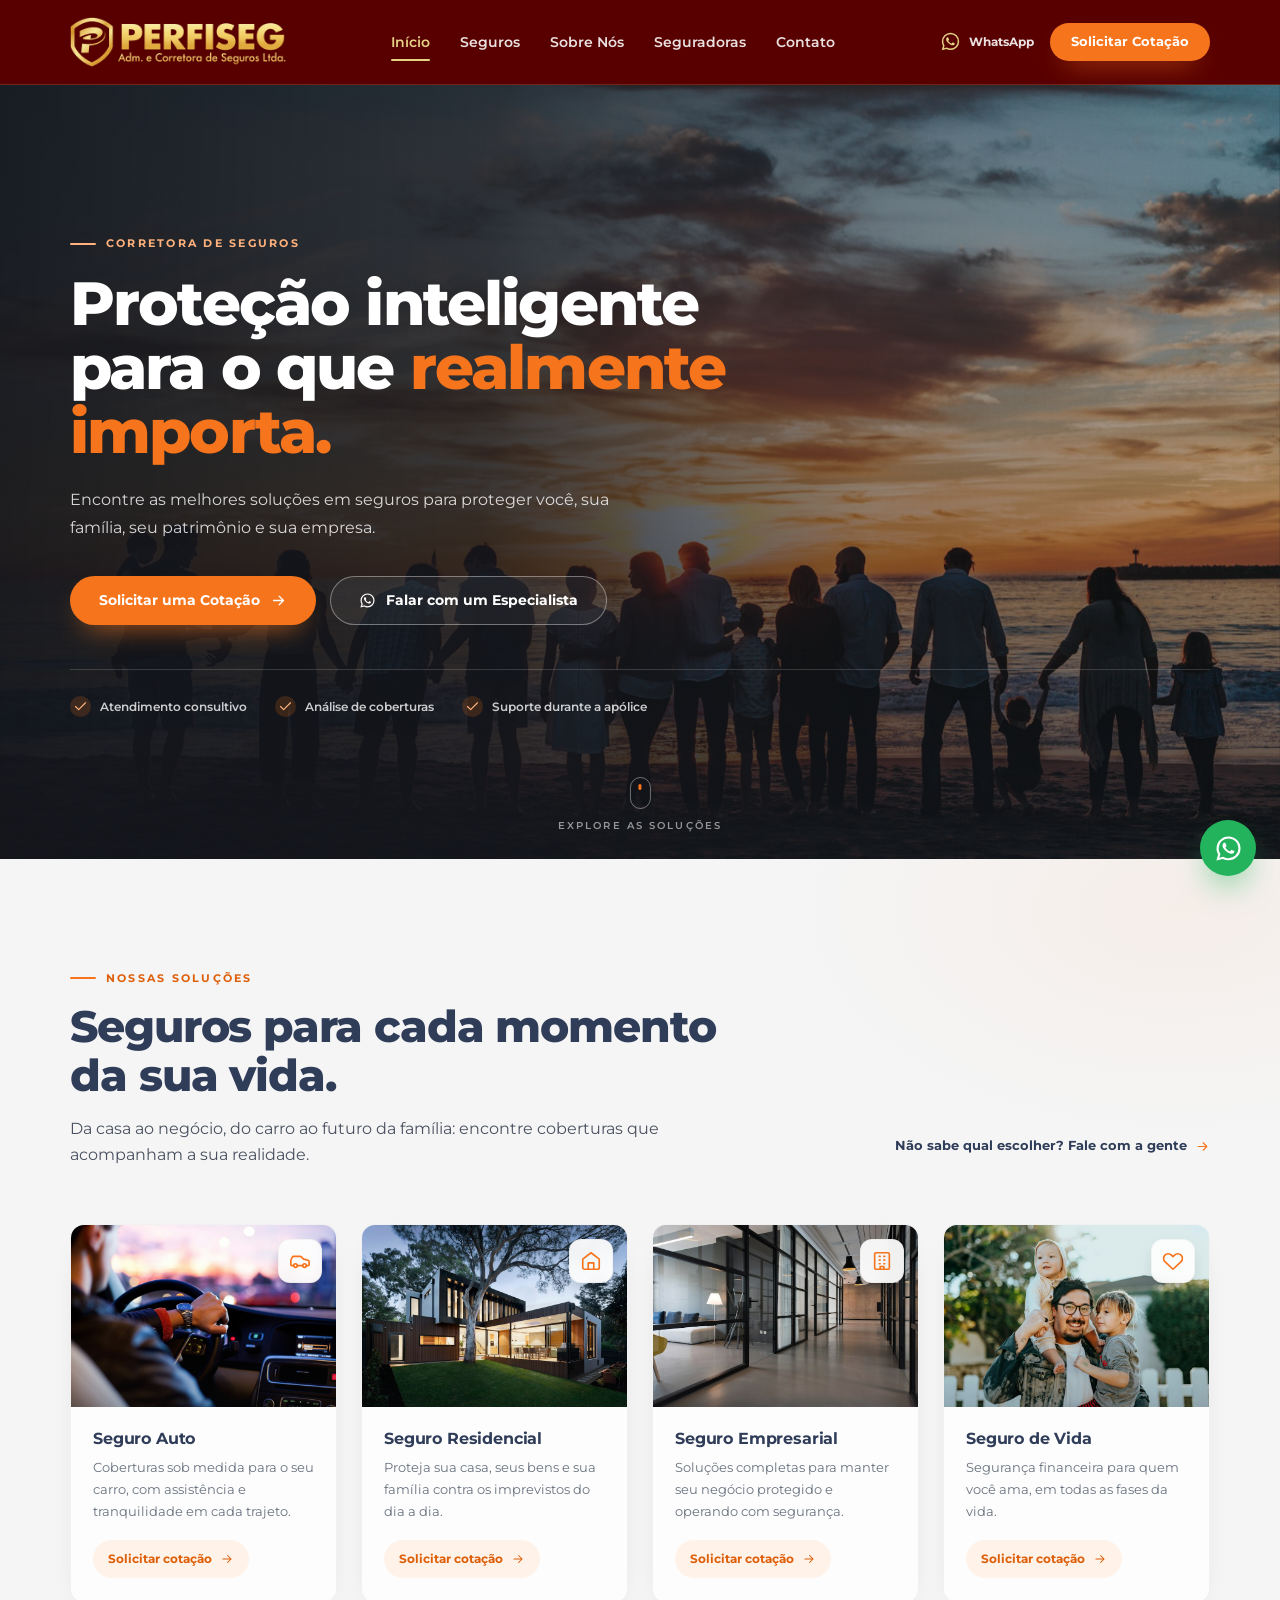
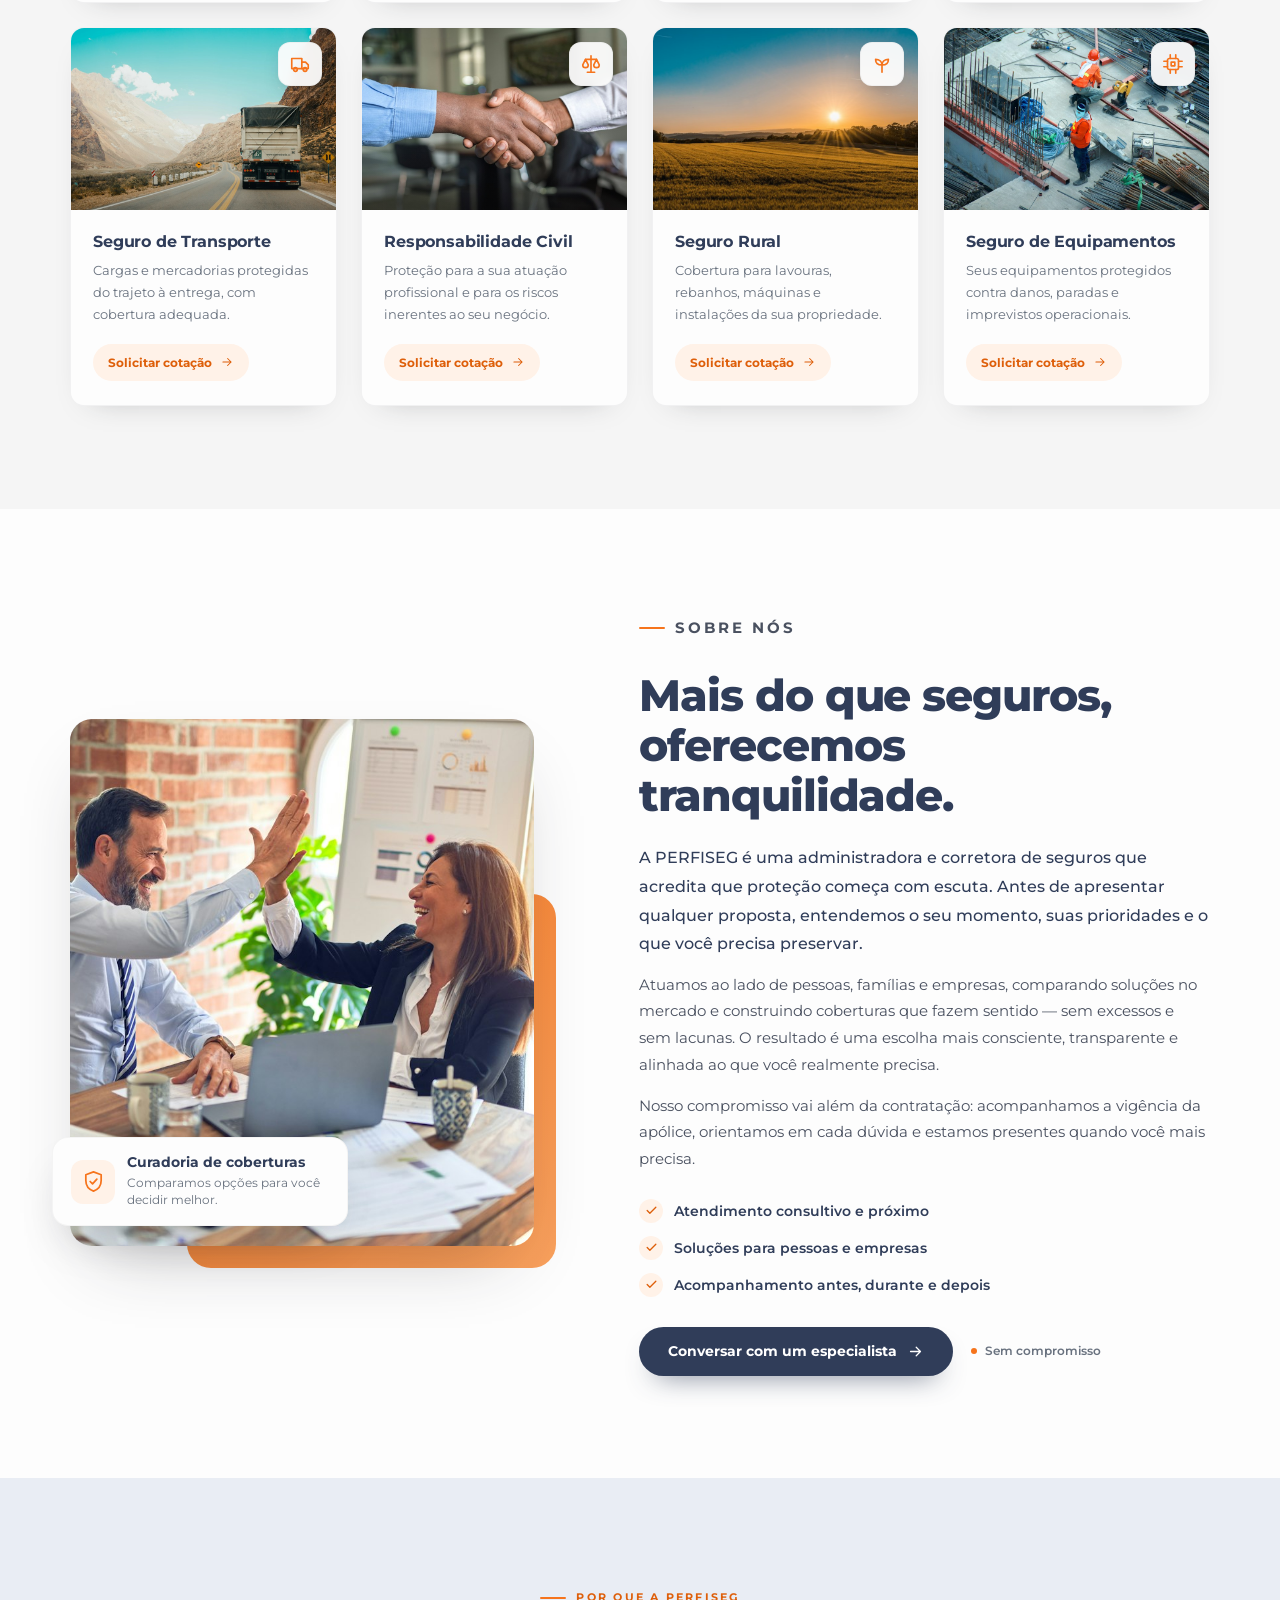
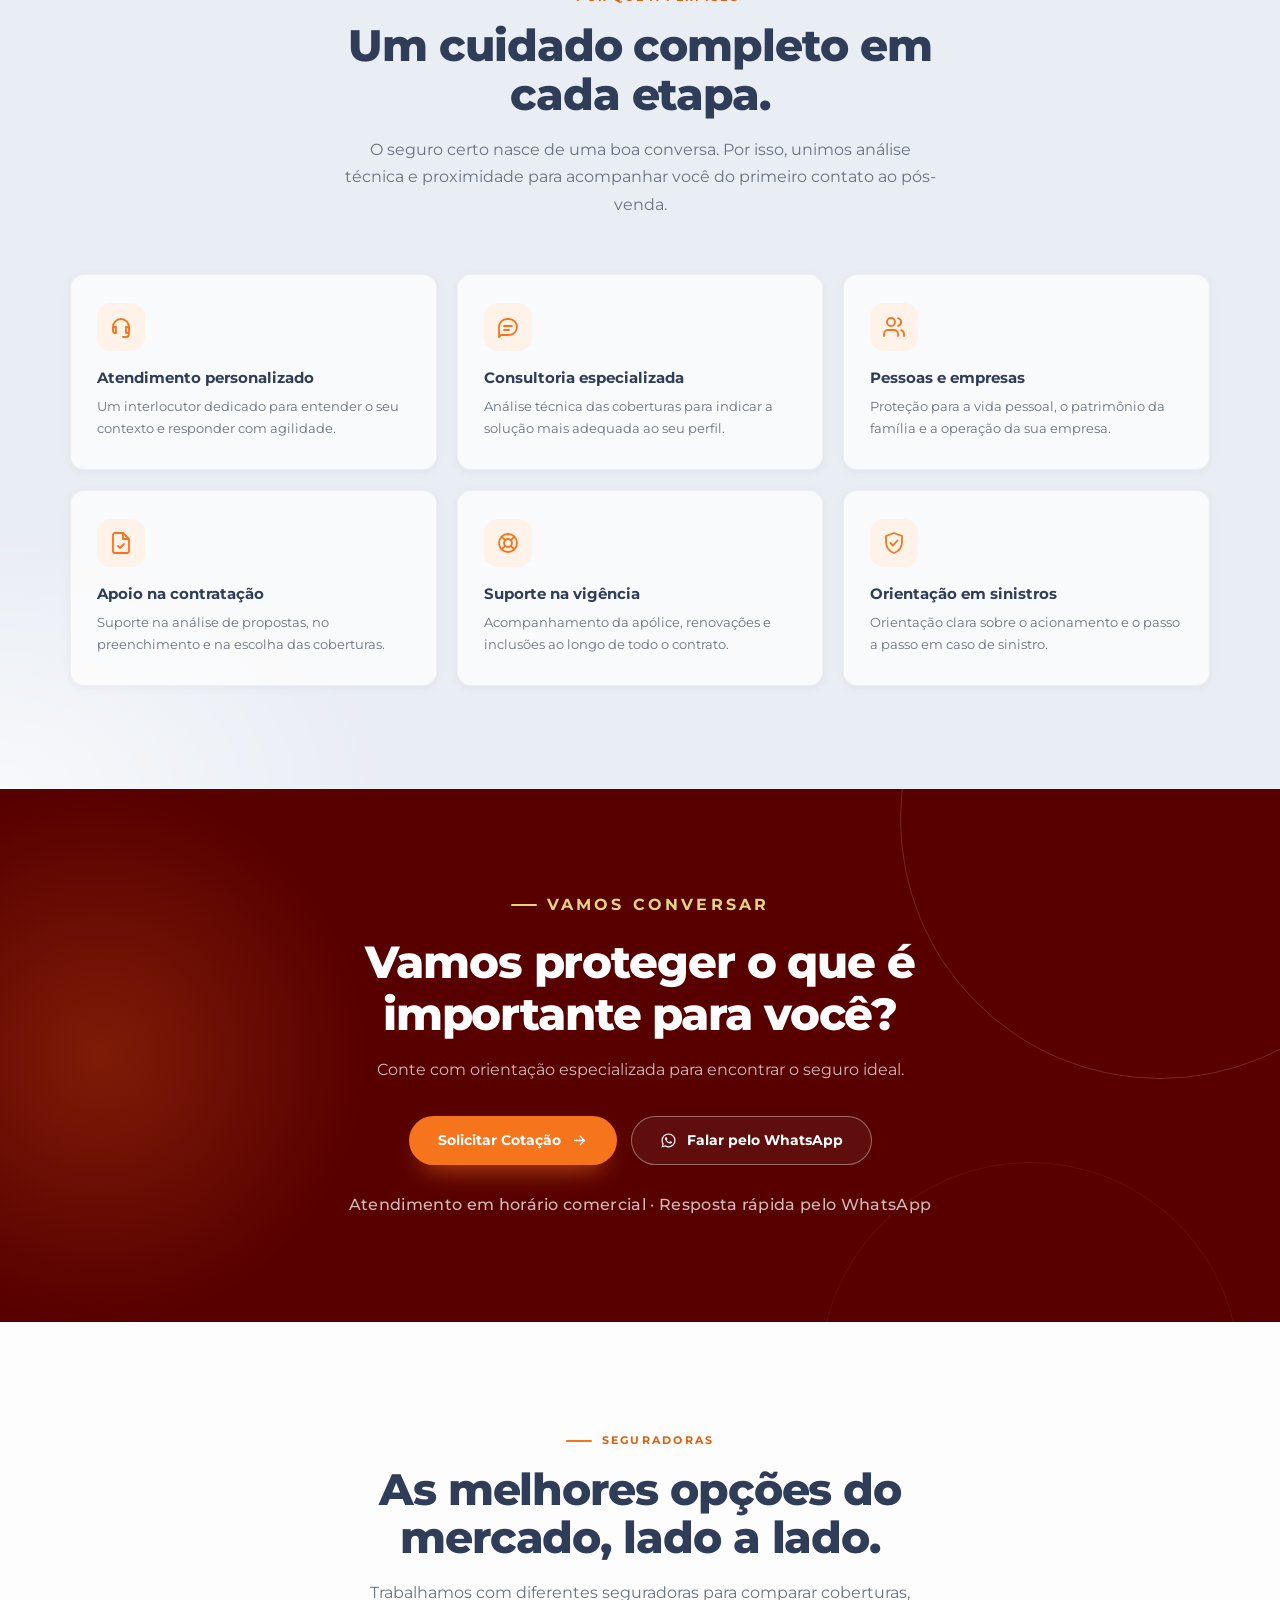
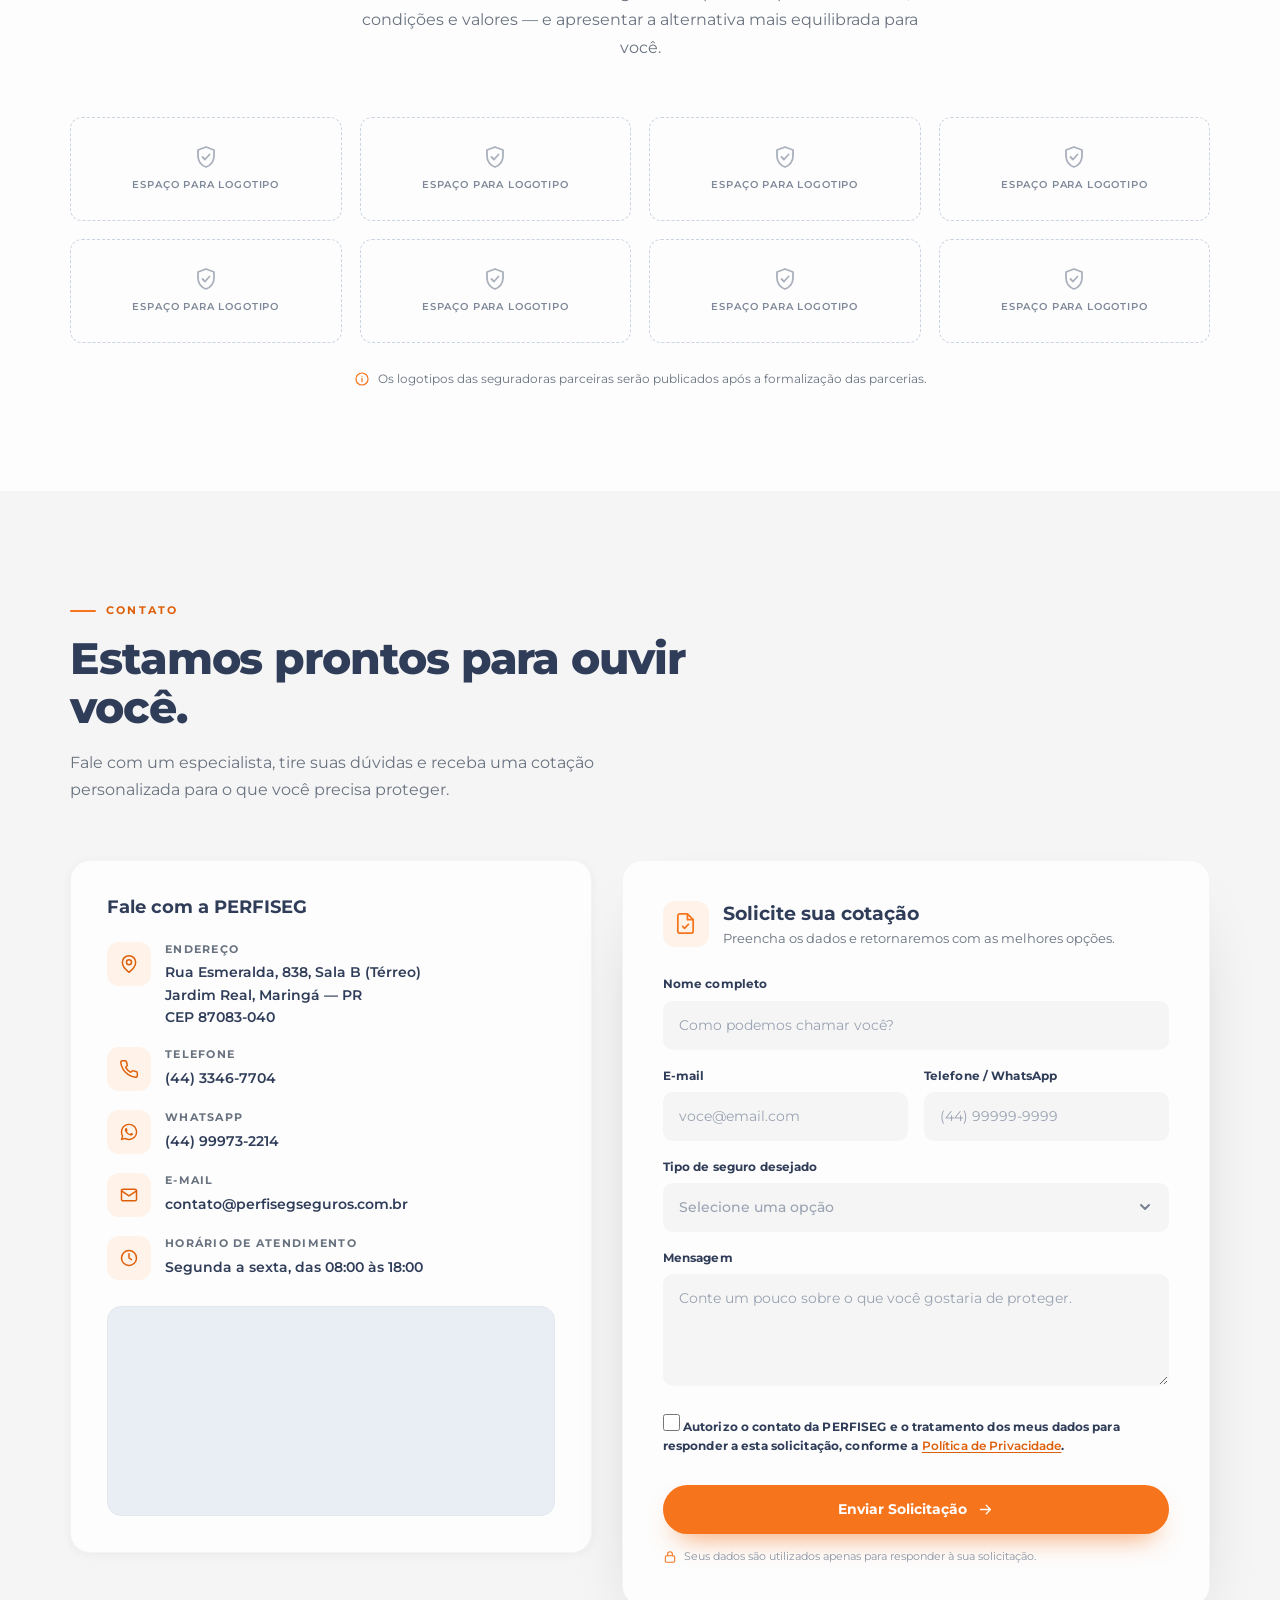
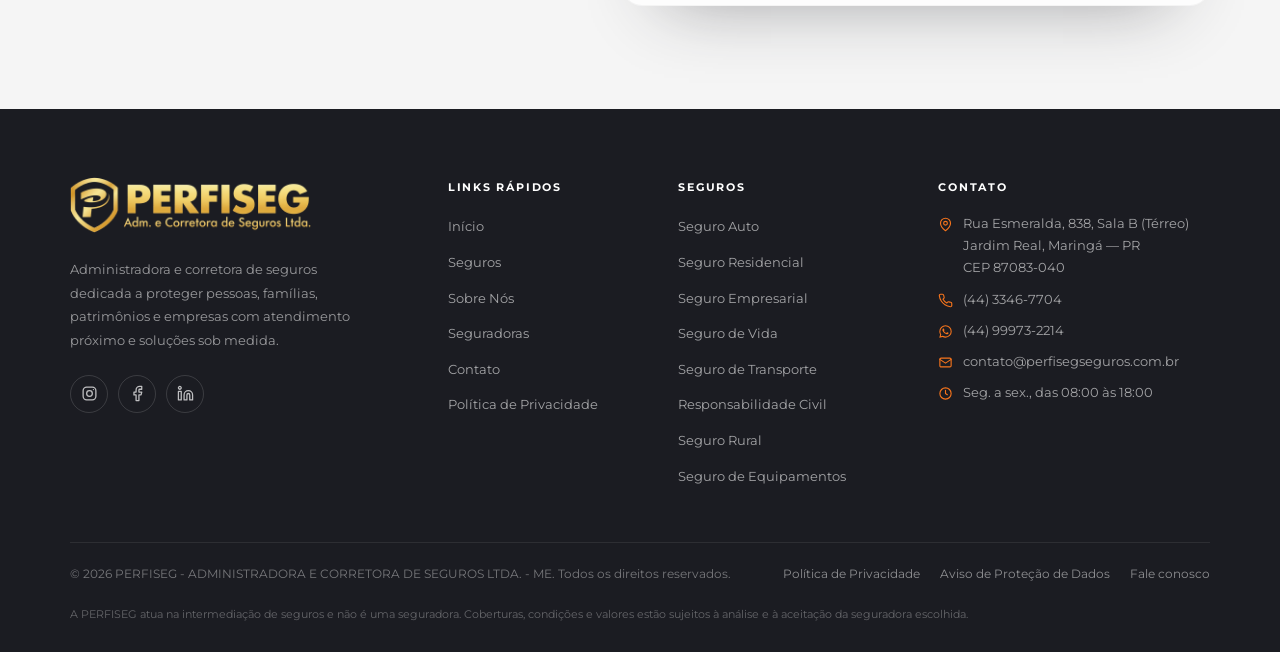
==== commit 927224d6: "rebrand PERFISEG: bordo header, new logo and contact data" ====
--- a/index.html
+++ b/index.html
@@ -3,14 +3,14 @@
 <head>
   <meta charset="UTF-8">
   <meta name="viewport" content="width=device-width, initial-scale=1.0">
-  <title>Vértice Seguros | Proteção inteligente para o que importa</title>
-  <meta name="description" content="Corretora de seguros com atendimento consultivo para proteger você, sua família, seu patrimônio e sua empresa. Solicite uma cotação personalizada.">
-  <meta name="theme-color" content="#F6741C">
+  <title>PERFISEG | Proteção inteligente para o que importa</title>
+  <meta name="description" content="PERFISEG — Administradora e Corretora de Seguros em Maringá. Atendimento consultivo para proteger você, sua família, seu patrimônio e sua empresa. Solicite uma cotação personalizada.">
+  <meta name="theme-color" content="#580000">
   <meta property="og:type" content="website">
   <meta property="og:locale" content="pt_BR">
-  <meta property="og:title" content="Vértice Seguros | Proteção inteligente para o que importa">
+  <meta property="og:title" content="PERFISEG | Proteção inteligente para o que importa">
   <meta property="og:description" content="Soluções em seguros para pessoas, famílias e empresas, com orientação especializada do início ao pós-venda.">
-  <link rel="icon" type="image/svg+xml" href="assets/img/favicon.svg">
+  <link rel="icon" type="image/png" href="assets/img/favicon.png">
   <link rel="preconnect" href="https://fonts.googleapis.com">
   <link rel="preconnect" href="https://fonts.gstatic.com" crossorigin>
   <link href="https://fonts.googleapis.com/css2?family=Montserrat:wght@400;500;600;700;800&display=swap" rel="stylesheet">
@@ -51,15 +51,8 @@
 
   <header class="site-header" id="topo">
     <div class="container header-inner">
-      <a class="brand" href="#inicio" aria-label="Vértice Seguros, ir para o início">
-        <svg class="brand-mark" viewBox="0 0 44 48" aria-hidden="true">
-          <path d="M22 2.5 39 8.4v13.2c0 10.9-6.9 19.2-17 24.1-10.1-4.9-17-13.2-17-24.1V8.4L22 2.5Z" fill="none" stroke="currentColor" stroke-width="2.6" stroke-linejoin="round"/>
-          <path d="M13.8 22.4 19.6 28 30.4 16.6" fill="none" stroke="#F6741C" stroke-width="3.2" stroke-linecap="round" stroke-linejoin="round"/>
-        </svg>
-        <span class="brand-text">
-          <span class="brand-name">Vértice</span>
-          <span class="brand-sub">Corretora de Seguros</span>
-        </span>
+      <a class="brand" href="#inicio" aria-label="PERFISEG, ir para o início">
+        <img class="brand-logo" src="assets/img/logo-perfiseg.png" alt="PERFISEG — Administradora e Corretora de Seguros" width="1000" height="232">
       </a>
 
       <nav class="nav" id="nav" aria-label="Navegação principal">
@@ -72,7 +65,7 @@
         </ul>
         <div class="nav-extra">
           <a class="btn btn-primary" href="#formulario">Solicitar Cotação</a>
-          <a class="btn btn-outline-navy" href="https://wa.me/5511999990000?text=Ol%C3%A1%21%20Gostaria%20de%20falar%20com%20um%20especialista%20da%20V%C3%A9rtice%20Seguros." target="_blank" rel="noopener">
+          <a class="btn btn-outline-gold" href="https://wa.me/5544999732214?text=Ol%C3%A1%21%20Gostaria%20de%20falar%20com%20um%20especialista%20da%20PERFISEG." target="_blank" rel="noopener">
             <svg class="icon" aria-hidden="true"><use href="#icon-whatsapp"/></svg>
             Falar pelo WhatsApp
           </a>
@@ -80,7 +73,7 @@
       </nav>
 
       <div class="header-actions">
-        <a class="wa-quick" href="https://wa.me/5511999990000?text=Ol%C3%A1%21%20Gostaria%20de%20falar%20com%20um%20especialista%20da%20V%C3%A9rtice%20Seguros." target="_blank" rel="noopener" aria-label="Falar com a Vértice pelo WhatsApp">
+        <a class="wa-quick" href="https://wa.me/5544999732214?text=Ol%C3%A1%21%20Gostaria%20de%20falar%20com%20um%20especialista%20da%20PERFISEG." target="_blank" rel="noopener" aria-label="Falar com a PERFISEG pelo WhatsApp">
           <svg class="icon" aria-hidden="true"><use href="#icon-whatsapp"/></svg>
           <span>WhatsApp</span>
         </a>
@@ -107,7 +100,7 @@
             Solicitar uma Cotação
             <svg class="icon" aria-hidden="true"><use href="#icon-arrow"/></svg>
           </a>
-          <a class="btn btn-ghost" href="https://wa.me/5511999990000?text=Ol%C3%A1%21%20Gostaria%20de%20falar%20com%20um%20especialista%20da%20V%C3%A9rtice%20Seguros." target="_blank" rel="noopener">
+          <a class="btn btn-ghost" href="https://wa.me/5544999732214?text=Ol%C3%A1%21%20Gostaria%20de%20falar%20com%20um%20especialista%20da%20PERFISEG." target="_blank" rel="noopener">
             <svg class="icon" aria-hidden="true"><use href="#icon-whatsapp"/></svg>
             Falar com um Especialista
           </a>
@@ -271,7 +264,7 @@
         <div class="about-content reveal delay-1">
           <p class="eyebrow">Sobre nós</p>
           <h2>Mais do que seguros, oferecemos tranquilidade.</h2>
-          <p class="about-lead">A Vértice é uma corretora de seguros que acredita que proteção começa com escuta. Antes de apresentar qualquer proposta, entendemos o seu momento, suas prioridades e o que você precisa preservar.</p>
+          <p class="about-lead">A PERFISEG é uma administradora e corretora de seguros que acredita que proteção começa com escuta. Antes de apresentar qualquer proposta, entendemos o seu momento, suas prioridades e o que você precisa preservar.</p>
           <p>Atuamos ao lado de pessoas, famílias e empresas, comparando soluções no mercado e construindo coberturas que fazem sentido — sem excessos e sem lacunas. O resultado é uma escolha mais consciente, transparente e alinhada ao que você realmente precisa.</p>
           <p>Nosso compromisso vai além da contratação: acompanhamos a vigência da apólice, orientamos em cada dúvida e estamos presentes quando você mais precisa.</p>
           <ul class="about-list">
@@ -292,7 +285,7 @@
     <section class="section section-differentials" id="diferenciais">
       <div class="container">
         <div class="section-head center">
-          <p class="eyebrow">Por que a Vértice</p>
+          <p class="eyebrow">Por que a PERFISEG</p>
           <h2>Um cuidado completo em cada etapa.</h2>
           <p>O seguro certo nasce de uma boa conversa. Por isso, unimos análise técnica e proximidade para acompanhar você do primeiro contato ao pós-venda.</p>
         </div>
@@ -344,7 +337,7 @@
           <a class="btn btn-primary" href="#formulario">Solicitar Cotação
             <svg class="icon" aria-hidden="true"><use href="#icon-arrow"/></svg>
           </a>
-          <a class="btn btn-ghost" href="https://wa.me/5511999990000?text=Ol%C3%A1%21%20Gostaria%20de%20falar%20com%20um%20especialista%20da%20V%C3%A9rtice%20Seguros." target="_blank" rel="noopener">
+          <a class="btn btn-ghost" href="https://wa.me/5544999732214?text=Ol%C3%A1%21%20Gostaria%20de%20falar%20com%20um%20especialista%20da%20PERFISEG." target="_blank" rel="noopener">
             <svg class="icon" aria-hidden="true"><use href="#icon-whatsapp"/></svg>
             Falar pelo WhatsApp
           </a>
@@ -388,47 +381,47 @@
 
         <div class="contact-grid">
           <div class="contact-panel reveal">
-            <h3>Fale com a Vértice</h3>
+            <h3>Fale com a PERFISEG</h3>
             <ul class="contact-list">
               <li>
                 <span class="contact-icon"><svg class="icon" aria-hidden="true"><use href="#icon-pin"/></svg></span>
                 <div>
                   <span class="contact-label">Endereço</span>
-                  <span class="contact-value">Av. Paulista, 1000 — 10º andar<br>Bela Vista, São Paulo — SP<br>CEP 01310-100</span>
+                  <span class="contact-value">Rua Esmeralda, 838, Sala B (Térreo)<br>Jardim Real, Maringá — PR<br>CEP 87083-040</span>
                 </div>
               </li>
               <li>
                 <span class="contact-icon"><svg class="icon" aria-hidden="true"><use href="#icon-phone"/></svg></span>
                 <div>
                   <span class="contact-label">Telefone</span>
-                  <a class="contact-value" href="tel:+551140028922">(11) 4002-8922</a>
+                  <a class="contact-value" href="tel:+554433467704">(44) 3346-7704</a>
                 </div>
               </li>
               <li>
                 <span class="contact-icon"><svg class="icon" aria-hidden="true"><use href="#icon-whatsapp"/></svg></span>
                 <div>
                   <span class="contact-label">WhatsApp</span>
-                  <a class="contact-value" href="https://wa.me/5511999990000?text=Ol%C3%A1%21%20Gostaria%20de%20falar%20com%20um%20especialista%20da%20V%C3%A9rtice%20Seguros." target="_blank" rel="noopener">(11) 99999-0000</a>
+                  <a class="contact-value" href="https://wa.me/5544999732214?text=Ol%C3%A1%21%20Gostaria%20de%20falar%20com%20um%20especialista%20da%20PERFISEG." target="_blank" rel="noopener">(44) 99973-2214</a>
                 </div>
               </li>
               <li>
                 <span class="contact-icon"><svg class="icon" aria-hidden="true"><use href="#icon-mail"/></svg></span>
                 <div>
                   <span class="contact-label">E-mail</span>
-                  <a class="contact-value" href="mailto:contato@verticeseguros.com.br">contato@verticeseguros.com.br</a>
+                  <a class="contact-value" href="mailto:contato@perfisegseguros.com.br">contato@perfisegseguros.com.br</a>
                 </div>
               </li>
               <li>
                 <span class="contact-icon"><svg class="icon" aria-hidden="true"><use href="#icon-clock"/></svg></span>
                 <div>
                   <span class="contact-label">Horário de atendimento</span>
-                  <span class="contact-value">Segunda a sexta, das 9h às 18h</span>
+                  <span class="contact-value">Segunda a sexta, das 08:00 às 18:00</span>
                 </div>
               </li>
             </ul>
 
             <div class="contact-map">
-              <iframe src="https://www.google.com/maps?q=Av.%20Paulista%2C%201000%20-%20Bela%20Vista%2C%20S%C3%A3o%20Paulo%20-%20SP%2C%2001310-100&output=embed" title="Mapa com a localização da Vértice Seguros na Avenida Paulista" referrerpolicy="no-referrer-when-downgrade" allowfullscreen></iframe>
+              <iframe src="https://www.google.com/maps?q=Rua%20Esmeralda%2C%20838%20-%20Jardim%20Real%2C%20Maring%C3%A1%20-%20PR%2C%2087083-040&output=embed" title="Mapa com a localização da PERFISEG em Maringá" referrerpolicy="no-referrer-when-downgrade" allowfullscreen></iframe>
             </div>
           </div>
 
@@ -453,7 +446,7 @@
                 </div>
                 <div class="field">
                   <label for="telefone">Telefone / WhatsApp</label>
-                  <input id="telefone" name="telefone" type="tel" inputmode="tel" autocomplete="tel" placeholder="(11) 99999-9999" maxlength="15" required>
+                  <input id="telefone" name="telefone" type="tel" inputmode="tel" autocomplete="tel" placeholder="(44) 99999-9999" maxlength="15" required>
                 </div>
                 <div class="field field--full">
                   <label for="tipo">Tipo de seguro desejado</label>
@@ -477,7 +470,7 @@
                 <div class="field field--full field-consent">
                   <label class="checkbox">
                     <input id="consentimento" name="consentimento" type="checkbox" required>
-                    <span>Autorizo o contato da Vértice Seguros e o tratamento dos meus dados para responder a esta solicitação, conforme a <a href="privacidade.html">Política de Privacidade</a>.</span>
+                    <span>Autorizo o contato da PERFISEG e o tratamento dos meus dados para responder a esta solicitação, conforme a <a href="privacidade.html">Política de Privacidade</a>.</span>
                   </label>
                 </div>
               </div>
@@ -490,7 +483,7 @@
                 <svg class="icon" aria-hidden="true"><use href="#icon-lock"/></svg>
                 Seus dados são utilizados apenas para responder à sua solicitação.
               </p>
-              <p class="form-success" id="form-success" role="status" hidden>Solicitação preparada! Se o WhatsApp não abrir automaticamente, fale conosco pelo número (11) 99999-0000.</p>
+              <p class="form-success" id="form-success" role="status" hidden>Solicitação preparada! Se o WhatsApp não abrir automaticamente, fale conosco pelo número (44) 99973-2214.</p>
             </form>
           </div>
         </div>
@@ -502,21 +495,14 @@
     <div class="container">
       <div class="footer-grid">
         <div class="footer-brand">
-          <a class="brand brand-footer" href="#inicio" aria-label="Vértice Seguros, voltar ao início">
-            <svg class="brand-mark" viewBox="0 0 44 48" aria-hidden="true">
-              <path d="M22 2.5 39 8.4v13.2c0 10.9-6.9 19.2-17 24.1-10.1-4.9-17-13.2-17-24.1V8.4L22 2.5Z" fill="none" stroke="currentColor" stroke-width="2.6" stroke-linejoin="round"/>
-              <path d="M13.8 22.4 19.6 28 30.4 16.6" fill="none" stroke="#F6741C" stroke-width="3.2" stroke-linecap="round" stroke-linejoin="round"/>
-            </svg>
-            <span class="brand-text">
-              <span class="brand-name">Vértice</span>
-              <span class="brand-sub">Corretora de Seguros</span>
-            </span>
-          </a>
-          <p>Corretora de seguros dedicada a proteger pessoas, famílias, patrimônios e empresas com atendimento próximo e soluções sob medida.</p>
+          <a class="brand brand-footer" href="#inicio" aria-label="PERFISEG, voltar ao início">
+            <img class="brand-logo" src="assets/img/logo-perfiseg.png" alt="PERFISEG — Administradora e Corretora de Seguros" width="1000" height="232" loading="lazy">
+          </a>
+          <p>Administradora e corretora de seguros dedicada a proteger pessoas, famílias, patrimônios e empresas com atendimento próximo e soluções sob medida.</p>
           <div class="social">
-            <a href="#" aria-label="Instagram da Vértice Seguros"><svg class="icon" aria-hidden="true"><use href="#icon-instagram"/></svg></a>
-            <a href="#" aria-label="Facebook da Vértice Seguros"><svg class="icon" aria-hidden="true"><use href="#icon-facebook"/></svg></a>
-            <a href="#" aria-label="LinkedIn da Vértice Seguros"><svg class="icon" aria-hidden="true"><use href="#icon-linkedin"/></svg></a>
+            <a href="#" aria-label="Instagram da PERFISEG"><svg class="icon" aria-hidden="true"><use href="#icon-instagram"/></svg></a>
+            <a href="#" aria-label="Facebook da PERFISEG"><svg class="icon" aria-hidden="true"><use href="#icon-facebook"/></svg></a>
+            <a href="#" aria-label="LinkedIn da PERFISEG"><svg class="icon" aria-hidden="true"><use href="#icon-linkedin"/></svg></a>
           </div>
         </div>
 
@@ -549,28 +535,28 @@
         <div class="footer-col footer-contact">
           <h4>Contato</h4>
           <ul>
-            <li><svg class="icon" aria-hidden="true"><use href="#icon-pin"/></svg><span>Av. Paulista, 1000 — 10º andar<br>Bela Vista, São Paulo — SP<br>CEP 01310-100</span></li>
-            <li><svg class="icon" aria-hidden="true"><use href="#icon-phone"/></svg><a href="tel:+551140028922">(11) 4002-8922</a></li>
-            <li><svg class="icon" aria-hidden="true"><use href="#icon-whatsapp"/></svg><a href="https://wa.me/5511999990000?text=Ol%C3%A1%21%20Gostaria%20de%20falar%20com%20um%20especialista%20da%20V%C3%A9rtice%20Seguros." target="_blank" rel="noopener">(11) 99999-0000</a></li>
-            <li><svg class="icon" aria-hidden="true"><use href="#icon-mail"/></svg><a href="mailto:contato@verticeseguros.com.br">contato@verticeseguros.com.br</a></li>
-            <li><svg class="icon" aria-hidden="true"><use href="#icon-clock"/></svg><span>Seg. a sex., das 9h às 18h</span></li>
+            <li><svg class="icon" aria-hidden="true"><use href="#icon-pin"/></svg><span>Rua Esmeralda, 838, Sala B (Térreo)<br>Jardim Real, Maringá — PR<br>CEP 87083-040</span></li>
+            <li><svg class="icon" aria-hidden="true"><use href="#icon-phone"/></svg><a href="tel:+554433467704">(44) 3346-7704</a></li>
+            <li><svg class="icon" aria-hidden="true"><use href="#icon-whatsapp"/></svg><a href="https://wa.me/5544999732214?text=Ol%C3%A1%21%20Gostaria%20de%20falar%20com%20um%20especialista%20da%20PERFISEG." target="_blank" rel="noopener">(44) 99973-2214</a></li>
+            <li><svg class="icon" aria-hidden="true"><use href="#icon-mail"/></svg><a href="mailto:contato@perfisegseguros.com.br">contato@perfisegseguros.com.br</a></li>
+            <li><svg class="icon" aria-hidden="true"><use href="#icon-clock"/></svg><span>Seg. a sex., das 08:00 às 18:00</span></li>
           </ul>
         </div>
       </div>
 
       <div class="footer-bottom">
-        <p>&copy; <span id="year">2026</span> Vértice Corretora de Seguros. Todos os direitos reservados.</p>
+        <p>&copy; <span id="year">2026</span> PERFISEG - ADMINISTRADORA E CORRETORA DE SEGUROS LTDA. - ME. Todos os direitos reservados.</p>
         <div class="footer-legal-links">
           <a href="privacidade.html">Política de Privacidade</a>
           <a href="privacidade.html#dados">Aviso de Proteção de Dados</a>
           <a href="#contato">Fale conosco</a>
         </div>
       </div>
-      <p class="footer-disclaimer">A Vértice atua na intermediação de seguros e não é uma seguradora. Coberturas, condições e valores estão sujeitos à análise e à aceitação da seguradora escolhida.</p>
+      <p class="footer-disclaimer">A PERFISEG atua na intermediação de seguros e não é uma seguradora. Coberturas, condições e valores estão sujeitos à análise e à aceitação da seguradora escolhida.</p>
     </div>
   </footer>
 
-  <a class="wa-float" href="https://wa.me/5511999990000?text=Ol%C3%A1%21%20Gostaria%20de%20falar%20com%20um%20especialista%20da%20V%C3%A9rtice%20Seguros." target="_blank" rel="noopener" aria-label="Falar pelo WhatsApp">
+  <a class="wa-float" href="https://wa.me/5544999732214?text=Ol%C3%A1%21%20Gostaria%20de%20falar%20com%20um%20especialista%20da%20PERFISEG." target="_blank" rel="noopener" aria-label="Falar pelo WhatsApp">
     <svg class="icon" aria-hidden="true"><use href="#icon-whatsapp"/></svg>
   </a>
 
--- a/assets/css/styles.css
+++ b/assets/css/styles.css
@@ -4,7 +4,8 @@
   --orange-soft: #FFF2E8;
   --navy: #303D59;
   --navy-deep: #273247;
-  --graphite: #23242B;
+  --gold: #E5D384;
+  --bordeaux: #580000;
   --ink: #1B1C22;
   --white: #FDFDFD;
   --gray: #F5F5F5;
@@ -86,7 +87,7 @@
 
 ::selection {
   background: rgba(246, 116, 28, .22);
-  color: var(--graphite);
+  color: var(--ink);
 }
 
 :focus-visible {
@@ -167,6 +168,14 @@
 
 .eyebrow-light::before {
   background: #FFB27D;
+}
+
+.section-cta .eyebrow-light {
+  color: var(--gold);
+}
+
+.section-cta .eyebrow-light::before {
+  background: var(--gold);
 }
 
 .btn {
@@ -249,6 +258,17 @@
   color: var(--orange-600);
 }
 
+.btn-outline-gold {
+  border-color: rgba(229, 211, 132, .55);
+  color: var(--gold);
+}
+
+.btn-outline-gold:hover {
+  border-color: var(--gold);
+  background: var(--gold);
+  color: var(--bordeaux);
+}
+
 .btn-sm {
   padding: 12px 20px;
   font-size: .79rem;
@@ -314,16 +334,14 @@
   position: sticky;
   top: 0;
   z-index: 100;
-  background: rgba(253, 253, 253, .95);
-  border-bottom: 1px solid rgba(35, 36, 43, .06);
-  backdrop-filter: blur(14px);
-  -webkit-backdrop-filter: blur(14px);
+  background: var(--bordeaux);
+  border-bottom: 1px solid rgba(229, 211, 132, .18);
   transition: box-shadow .35s var(--ease), border-color .35s var(--ease);
 }
 
 .site-header.is-scrolled {
-  border-color: transparent;
-  box-shadow: 0 14px 34px -24px rgba(35, 36, 43, .45);
+  border-color: rgba(229, 211, 132, .24);
+  box-shadow: 0 18px 40px -24px rgba(0, 0, 0, .55);
 }
 
 .header-inner {
@@ -341,42 +359,18 @@
 .brand {
   display: inline-flex;
   align-items: center;
-  gap: 11px;
   flex-shrink: 0;
   color: var(--navy);
 }
 
-.brand-mark {
-  width: 37px;
-  height: 41px;
-  transition: width .35s var(--ease), height .35s var(--ease);
-}
-
-.site-header.is-scrolled .brand-mark {
-  width: 34px;
-  height: 38px;
-}
-
-.brand-text {
-  display: flex;
-  flex-direction: column;
-  line-height: 1;
-}
-
-.brand-name {
-  color: inherit;
-  font-size: 1.3rem;
-  font-weight: 800;
-  letter-spacing: -.02em;
-}
-
-.brand-sub {
-  margin-top: 6px;
-  color: #8A93A2;
-  font-size: .52rem;
-  font-weight: 600;
-  letter-spacing: .23em;
-  text-transform: uppercase;
+.brand-logo {
+  height: 50px;
+  width: auto;
+  transition: height .35s var(--ease);
+}
+
+.site-header.is-scrolled .brand-logo {
+  height: 44px;
 }
 
 .nav {
@@ -393,7 +387,7 @@
   position: relative;
   display: inline-block;
   padding: 8px 0;
-  color: #495468;
+  color: rgba(255, 255, 255, .88);
   font-size: .86rem;
   font-weight: 600;
   transition: color .25s var(--ease);
@@ -407,7 +401,7 @@
   bottom: 0;
   height: 2px;
   border-radius: 2px;
-  background: var(--orange);
+  background: var(--gold);
   transform: scaleX(0);
   transform-origin: left;
   transition: transform .3s var(--ease);
@@ -415,7 +409,7 @@
 
 .nav a:hover,
 .nav a.is-active {
-  color: var(--navy);
+  color: var(--gold);
 }
 
 .nav a:hover::after,
@@ -438,7 +432,7 @@
   display: inline-flex;
   align-items: center;
   gap: 8px;
-  color: var(--navy);
+  color: rgba(255, 255, 255, .88);
   font-size: .78rem;
   font-weight: 700;
   transition: color .25s var(--ease);
@@ -447,11 +441,11 @@
 .wa-quick .icon {
   width: 21px;
   height: 21px;
-  color: #22B35C;
+  color: var(--gold);
 }
 
 .wa-quick:hover {
-  color: var(--orange-600);
+  color: var(--gold);
 }
 
 .nav-toggle {
@@ -463,15 +457,16 @@
   width: 44px;
   height: 44px;
   padding: 0;
-  border: 1px solid var(--line);
+  border: 1px solid rgba(229, 211, 132, .35);
   border-radius: 12px;
-  background: #fff;
+  background: rgba(255, 255, 255, .06);
   cursor: pointer;
-  transition: border-color .25s var(--ease);
+  transition: border-color .25s var(--ease), background-color .25s var(--ease);
 }
 
 .nav-toggle:hover {
-  border-color: rgba(246, 116, 28, .5);
+  border-color: var(--gold);
+  background: rgba(255, 255, 255, .1);
 }
 
 .nav-toggle span {
@@ -479,7 +474,7 @@
   width: 19px;
   height: 2px;
   border-radius: 2px;
-  background: var(--navy);
+  background: var(--gold);
   transition: transform .3s var(--ease), opacity .3s var(--ease);
 }
 
@@ -1043,7 +1038,7 @@
 
 .section-cta {
   overflow: hidden;
-  background: var(--graphite);
+  background: var(--bordeaux);
   color: #fff;
   text-align: center;
 }
@@ -1062,7 +1057,7 @@
 
 .cta-ring {
   position: absolute;
-  border: 1px solid rgba(246, 116, 28, .16);
+  border: 1px solid rgba(229, 211, 132, .2);
   border-radius: 50%;
   pointer-events: none;
 }
@@ -1481,13 +1476,8 @@
   color: #fff;
 }
 
-.brand-footer .brand-mark {
-  width: 36px;
-  height: 40px;
-}
-
-.brand-footer .brand-sub {
-  color: rgba(255, 255, 255, .46);
+.brand-footer .brand-logo {
+  height: 56px;
 }
 
 .footer-brand p {
@@ -1810,9 +1800,9 @@
     place-items: center;
     width: 40px;
     height: 40px;
-    border: 1px solid var(--line);
+    border: 1px solid rgba(229, 211, 132, .35);
     border-radius: 50%;
-    background: #fff;
+    background: rgba(255, 255, 255, .06);
   }
 
   .wa-quick .icon {
@@ -1836,9 +1826,9 @@
     height: calc(100dvh - 72px);
     overflow-y: auto;
     padding: 8px clamp(20px, 5vw, 40px) 32px;
-    border-bottom: 1px solid var(--line);
-    background: var(--white);
-    box-shadow: 0 30px 50px -30px rgba(35, 36, 43, .4);
+    border-bottom: 1px solid rgba(229, 211, 132, .18);
+    background: var(--bordeaux);
+    box-shadow: 0 30px 50px -30px rgba(0, 0, 0, .6);
     opacity: 0;
     visibility: hidden;
     transform: translateY(-8px);
@@ -1860,7 +1850,7 @@
   }
 
   .nav li {
-    border-bottom: 1px solid #EFF2F6;
+    border-bottom: 1px solid rgba(229, 211, 132, .14);
   }
 
   .nav a {
@@ -1874,7 +1864,7 @@
   }
 
   .nav a.is-active {
-    color: var(--orange-600);
+    color: var(--gold);
   }
 
   .nav-extra {
@@ -1996,20 +1986,9 @@
     display: none;
   }
 
-  .brand-mark,
-  .site-header.is-scrolled .brand-mark {
-    width: 33px;
-    height: 37px;
-  }
-
-  .brand-name {
-    font-size: 1.16rem;
-  }
-
-  .brand-sub {
-    font-size: .46rem;
-    letter-spacing: .2em;
-    margin-top: 5px;
+  .brand-logo,
+  .site-header.is-scrolled .brand-logo {
+    height: 42px;
   }
 
   .hero {
@@ -2154,13 +2133,9 @@
 }
 
 @media (max-width: 400px) {
-  .brand-name {
-    font-size: 1.08rem;
-  }
-
-  .brand-sub {
-    font-size: .43rem;
-    letter-spacing: .16em;
+  .brand-logo,
+  .site-header.is-scrolled .brand-logo {
+    height: 38px;
   }
 
   .header-actions {
